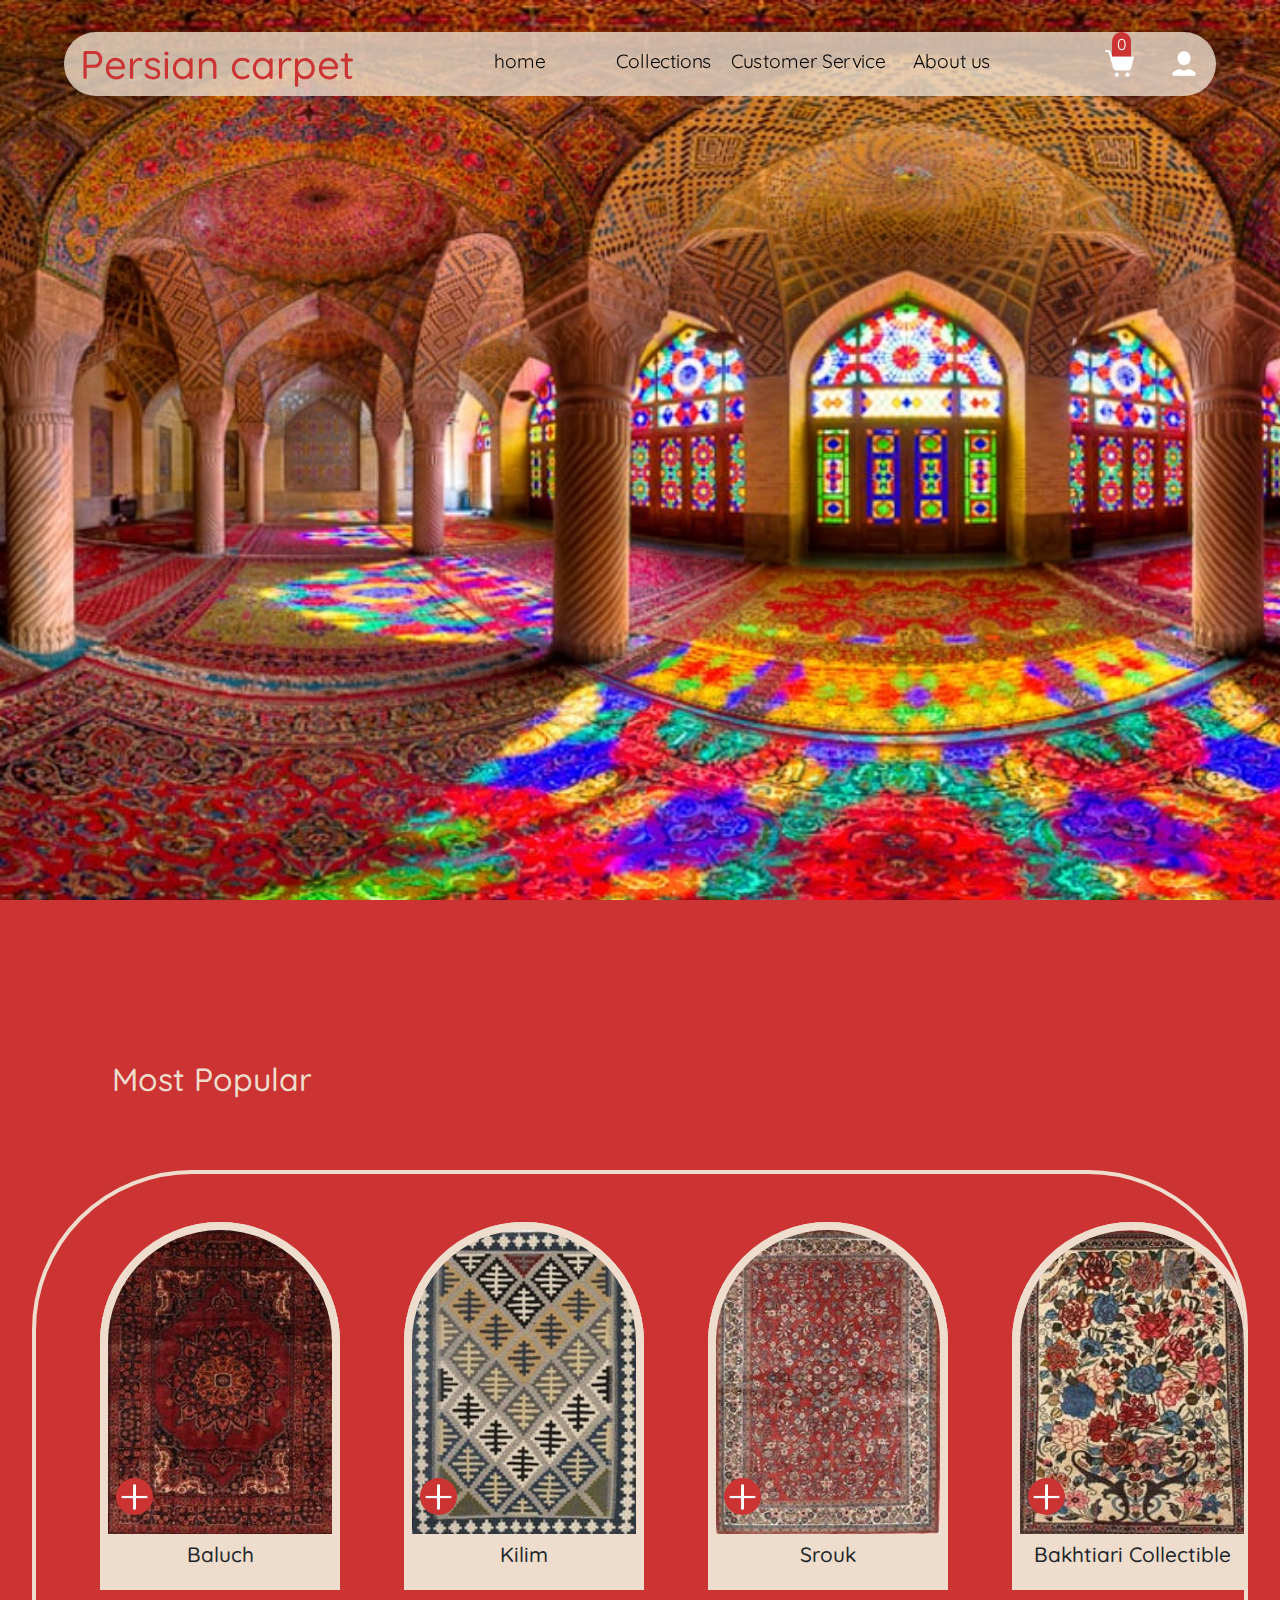
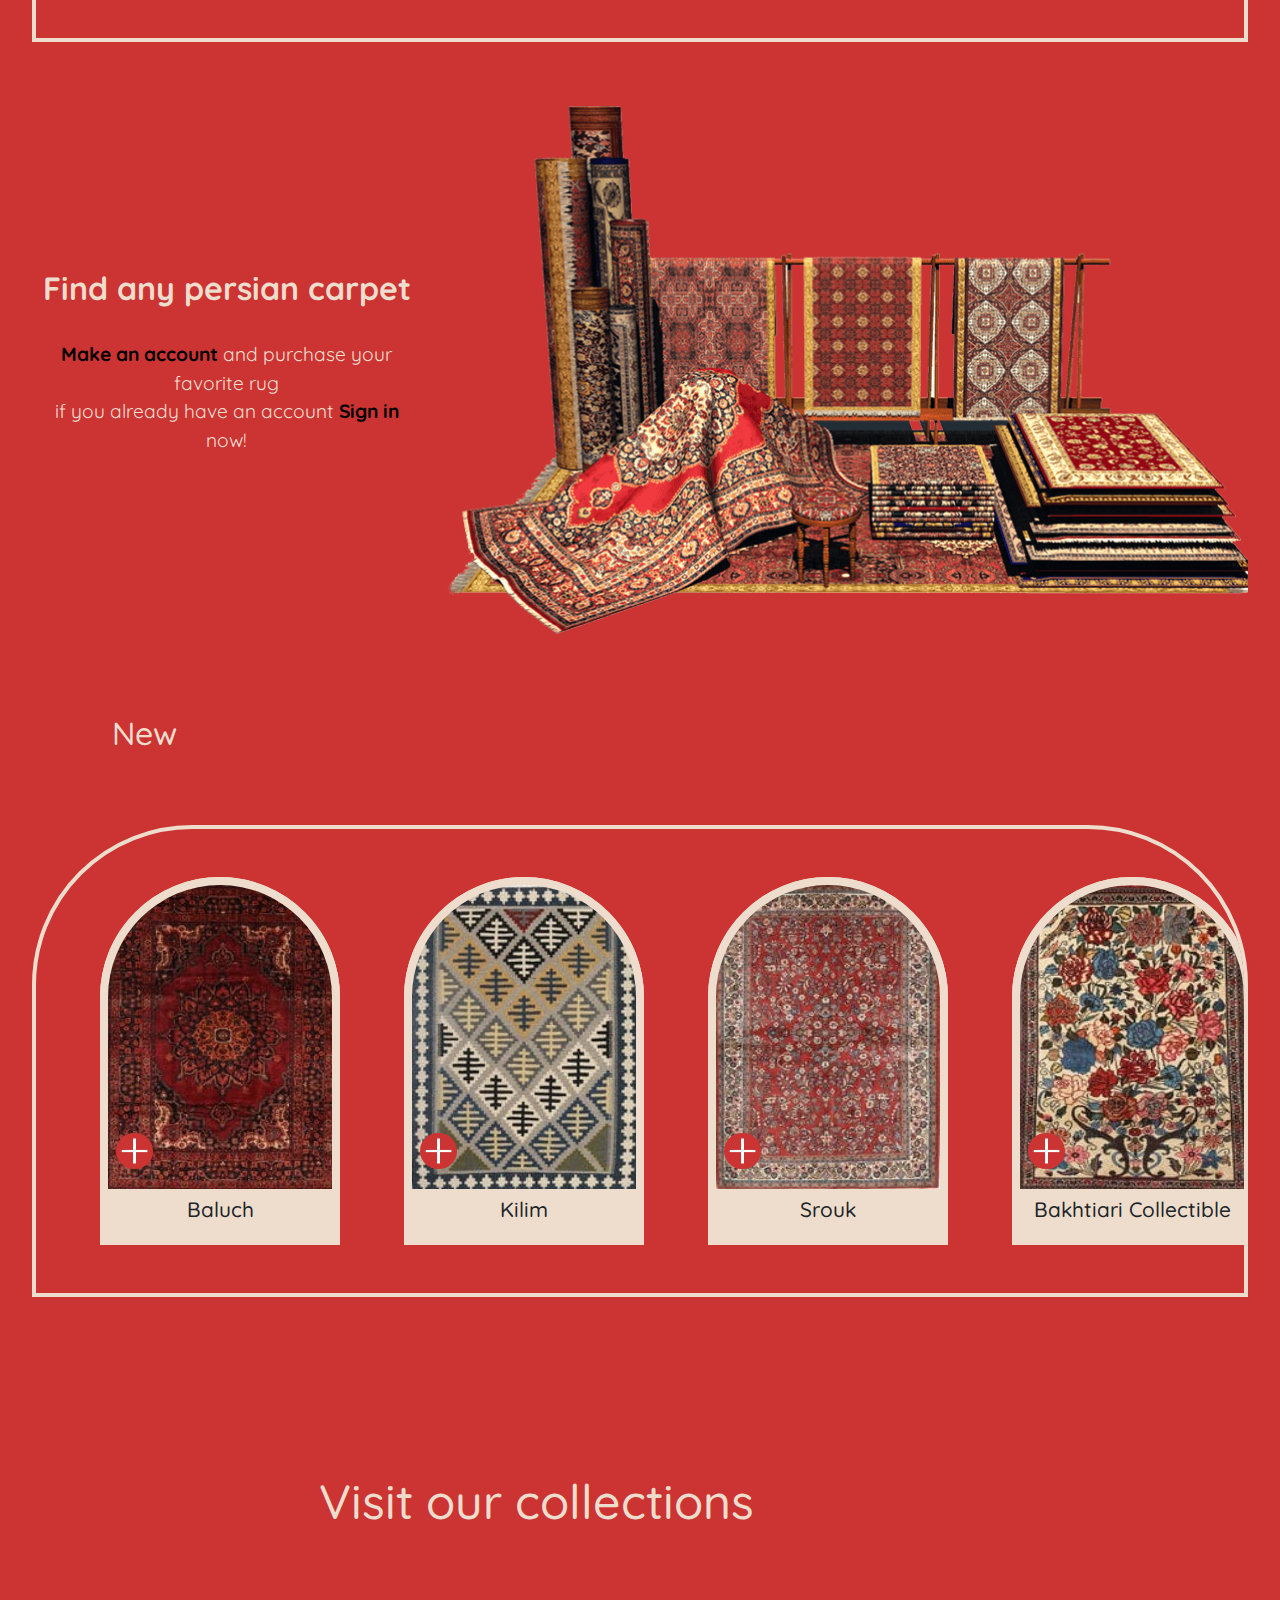
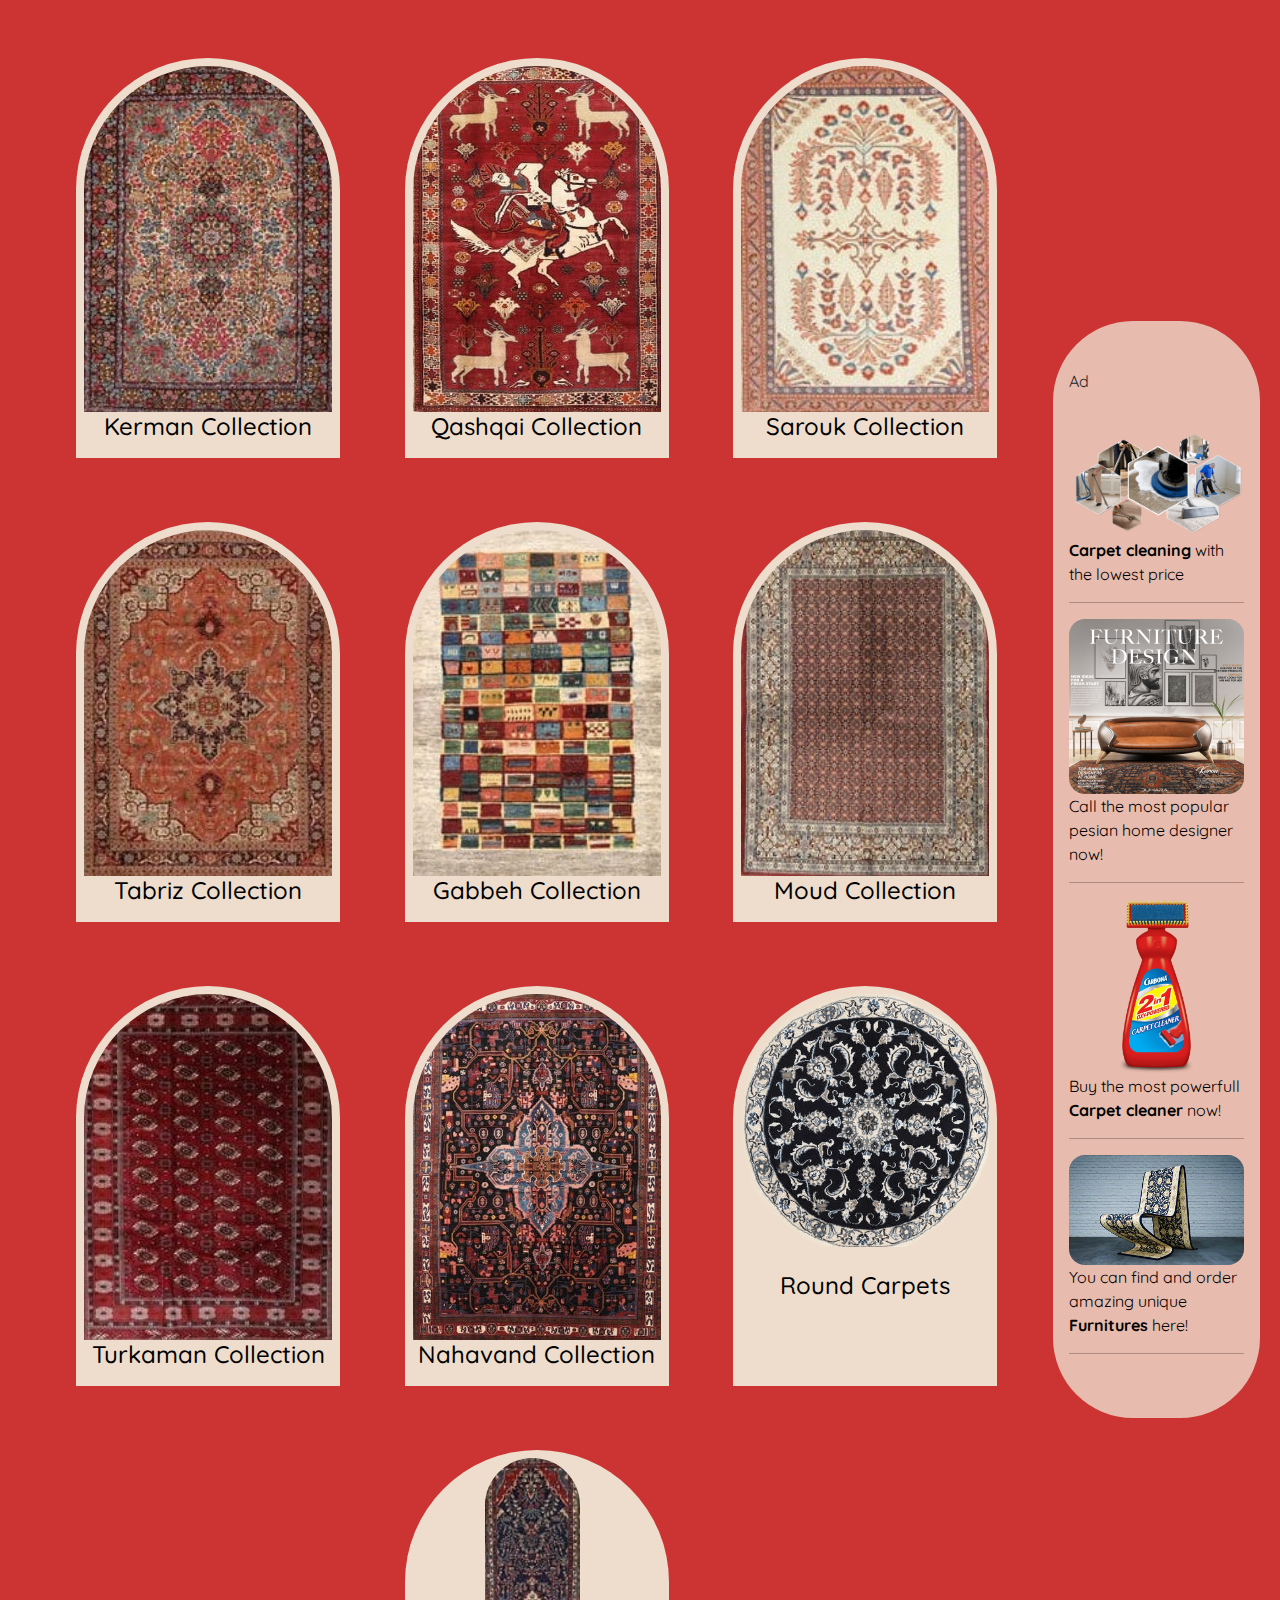
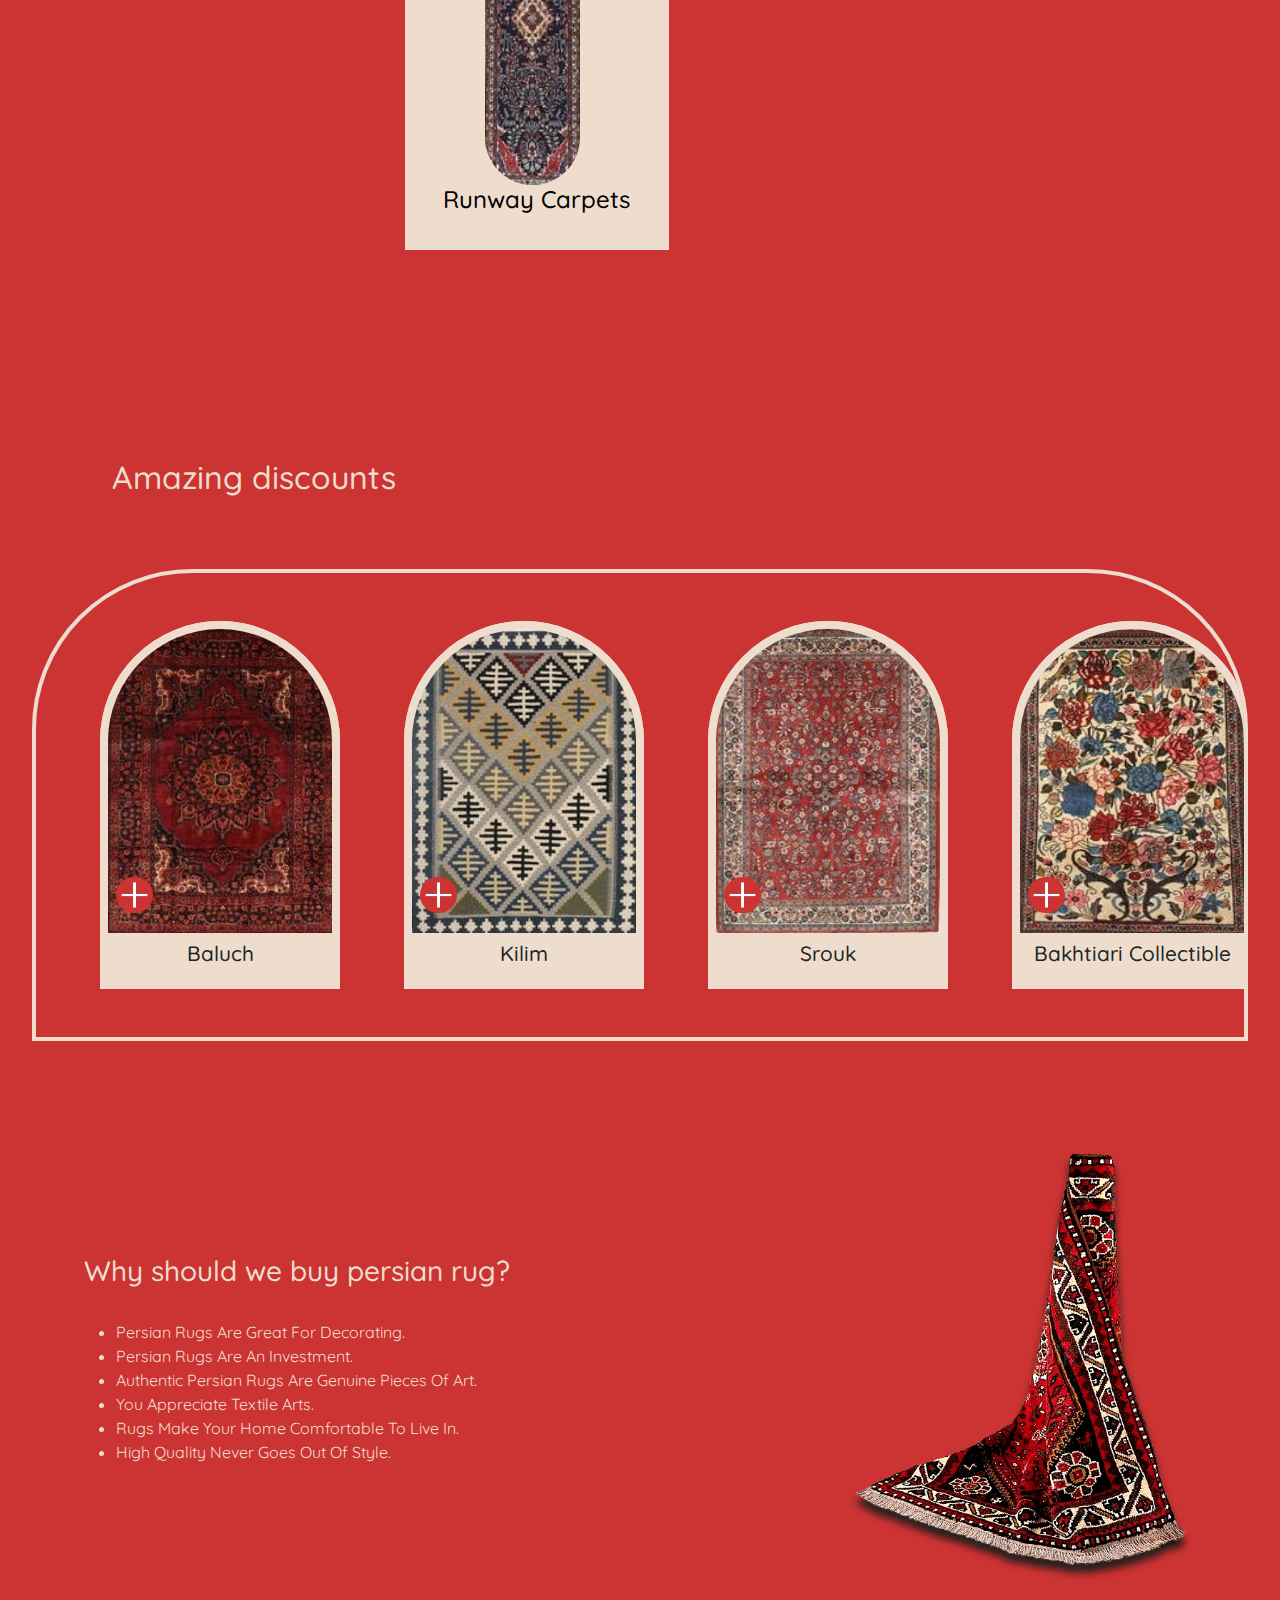
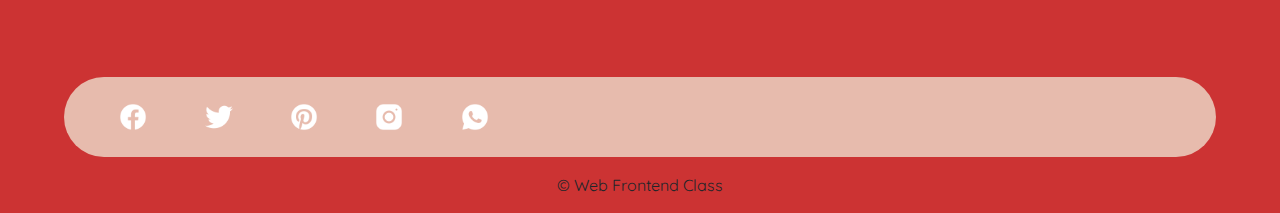
==== index.html @ 285dfd17 "first commit" ====
<!DOCTYPE html>
<html lang="en">

<head>
    <meta charset="UTF-8">
    <meta http-equiv="X-UA-Compatible" content="IE=edge">
    <meta name="viewport" content="width=device-width, initial-scale=1.0">
    <link rel="stylesheet" href="assets/bootstrap/css/bootstrap.min.css">
    <link rel="stylesheet" href="css/index.css">
    <link rel="icon" href="./assets/images/carpet.png">

    <title>Persian Carpet</title>
</head>

<body>
    <div class="container-fluid"></div>
    <header>
        <nav class="d-flex">
            <div class="col-4">
                <h1 class="main-label">Persian carpet</h1>
            </div>
            <ul class="col-6 d-none d-lg-flex justify-content-evenly nav-bar">
                <li><a href="index.html">home</a></li>
                <li class="nav-item"><a href="#collection">Collections</a>
                    <ul class="nav-menu">
                        <li><a href="#">Qashqai</a></>
                        <li><a href="#">Kerman</a></li>
                        <li><a href="#">Hamadan</a></li>
                        <li><a href="#">Tabriz</a></li>
                        <li><a href="#">Trokaman</a></li>
                        <li><a href="#">Nahavand</a></li>
                        <li><a href="#">Sarouk</a></li>
                        <li><a href="#">Gabbeh</a></li>
                        <li><a href="#">Moud</a></li>
                        <li><a href="#">Round</a></li>
                        <li><a href="#">Runway</a></li>
                    </ul>
                </li>
                <li class="nav-item"><a href="#">Customer Service</a>
                    <ul class="nav-menu">
                        <li><a href="#">Sign in</a></li>
                        <li><a href="#">Sign up</a></li>
                        <li><a href="#">Support</a></li>
                    </ul>
                </li>
                <li><a href="#">About us</a></li>
            </ul>
            <div
                class="nav-icons col-8 col-lg-2 d-flex align-items-center justify-content-evenly justify-content-lg-end">
                <div class="d-flex">
                <p id="products-num"> 0 </p>
                <img src="./assets/images/icons8-shopping-cart-90.png" alt="" class=" m-lg-3 " id="buy-icon"></div>
                <img src="./assets/images/icons8-person-90.png" alt="" class=" m-lg-3 ">
                <img src="./assets/images/icons8-menu-rounded-90.png" alt="" class="d-block d-lg-none" id="menu-icon">
            </div>
        </nav>
        <div id="mobile-nav">
            <img src="./assets/images/icons8-delete-90.png" alt="" class="d-block " id="close-icon"
                style="height: 2rem; margin: 1rem;">
            <ul>
                <li><a href="index.html">home</a></li>
                <li class="mobile-nav-item"><a>Collections</a>
                    <ul class="mobile-nav-menu">
                        <li><a href="#">Qashqai</a></>
                        <li><a href="#">Kerman</a></li>
                        <li><a href="#">Hamadan</a></li>
                        <li><a href="#">Tabriz</a></li>
                        <li><a href="#">Trokaman</a></li>
                        <li><a href="#">Nahavand</a></li>
                        <li><a href="#">Sarouk</a></li>
                        <li><a href="#">Gabbeh</a></li>
                        <li><a href="#">Moud</a></li>
                        <li><a href="#">Round</a></li>
                        <li><a href="#">Runway</a></li>
                    </ul>
                </li>
                <li class="mobile-nav-item"><a>Customer Service</a>
                    <ul class="mobile-nav-menu">
                        <li><a href="#">Sign in</a></li>
                        <li><a href="#">Sign up</a></li>
                        <li><a href="#">Support</a></li>
                    </ul>
                </li>
                <li><a href="#">About us</a></li>
            </ul>
        </div>
    </header>
    <main>
        <label for="cart-sec">
            <h2>Most Popular</h2>
        </label>
        <div class="cart-sec justify-content-between">
            <div class="cart-k col-12 col-lg-4">
                <div><img src="./assets/images/554221.jpg" alt="" class="cart-image"></div>
                <div class="carpet-info-div d-flex">
                    <img src="./assets/images/icons8-plus-+-96.png" alt="" class="buy" >
                    <p class="carpet-info" >size: 215x302 1,746 &euro;</p>
                </div>
                <div class="cart-title">
                    <h3>Baluch</h3>
                </div>
            </div>
            <div class="cart-k col-12 col-lg-4">
                <img src="./assets/images/553842.jpg" alt="" class="cart-image">
                <div class="carpet-info-div d-flex">
                    <img src="./assets/images/icons8-plus-+-96.png" alt="" class="buy" >
                    <p class="carpet-info">size: 107x155 <br>149 &euro;</p>
                </div>
                <div class="cart-title">
                    <h3 class="">Kilim</h3>
                </div>
            </div>
            <div class="cart-k col-12 col-lg-4">
                <img src="./assets/images/554033.jpg" alt="" class="cart-image">
                <div class="carpet-info-div d-flex">
                    <img src="./assets/images/icons8-plus-+-96.png" alt="" class="buy" >
                    <p class="carpet-info">size: 132x227 <br>1,081 &euro;</p>
                </div>
                <div class="cart-title">
                    <h3 class="">Srouk</h3>
                </div>
            </div>
            <div class="cart-k col-12 col-lg-4">
                <img src="./assets/images/549608.jpg" alt="" class="cart-image">
                <div class="carpet-info-div d-flex">
                    <img src="./assets/images/icons8-plus-+-96.png" alt="" class="buy" >
                    <p class="carpet-info">size: 100x154 <br> 734 &euro;</p>
                </div>
                <div class="cart-title">
                    <h3 class="">Bakhtiari Collectible</h3>
                </div>
            </div>
            <div class="cart-k col-12 col-lg-4">
                <img src="./assets/images/551630.jpg" alt="" class="cart-image">
                <div class="carpet-info-div d-flex">
                    <img src="./assets/images/icons8-plus-+-96.png" alt="" class="buy" >
                    <p class="carpet-info">size: 270x343 <br> 5,889 &euro;</p>
                </div>
                <div class="cart-title">
                    <h3 class="">Hamadan Shahrbaf</h3>
                </div>
            </div>
            <div class="cart-k col-12 col-lg-4">
                <img src="./assets/images/548649.jpg" alt="" class="cart-image">
                <div class="carpet-info-div d-flex">
                    <img src="./assets/images/icons8-plus-+-96.png" alt="" class="buy" >
                    <p class="carpet-info">size: 150x240 <br>1,429 &euro;</p>
                </div>
                <div class="cart-title">
                    <h3 class="">Nahavand Old</h3>
                </div>
            </div>
            <div class="cart-k col-12 col-lg-4">
                <img src="./assets/images/553732.jpg" alt="" class="cart-image">
                <div class="carpet-info-div d-flex">
                    <img src="./assets/images/icons8-plus-+-96.png" alt="" class="buy" >
                    <p class="carpet-info">size: 217x296 <br>3,869 &euro;</p>
                </div>
                <div class="cart-title">
                    <h3 class="">Gabbeh Persia</h3>
                </div>
            </div>
            <div class="cart-k col-12 col-lg-4">
                <div><img src="./assets/images/554221.jpg" alt="" class="cart-image"></div>
                <div class="carpet-info-div d-flex">
                    <img src="./assets/images/icons8-plus-+-96.png" alt="" class="buy" >
                    <p class="carpet-info">size: 215x302 <br>1,746 &euro;</p>
                </div>
                <div class="cart-title">
                    <h3>Baluch</h3>
                </div>
            </div>
            <div class="cart-k col-12 col-lg-4">
                <img src="./assets/images/553842.jpg" alt="" class="cart-image">
                <div class="carpet-info-div d-flex">
                    <img src="./assets/images/icons8-plus-+-96.png" alt="" class="buy" >
                    <p class="carpet-info">size: 107x155 <br>149 &euro;</p>
                </div>
                <div class="cart-title">
                    <h3 class="">Kilim</h3>
                </div>
            </div>
            <div class="cart-k col-12 col-lg-4">
                <img src="./assets/images/554033.jpg" alt="" class="cart-image">
                <div class="carpet-info-div d-flex">
                    <img src="./assets/images/icons8-plus-+-96.png" alt="" class="buy" >
                    <p class="carpet-info">size: 132x227 <br>1,081 &euro;</p>
                </div>
                <div class="cart-title">
                    <h3 class="">Soruk</h3>
                </div>
            </div>
        </div>
        <div class="d-flex row  align-items-center">
            <div class="text-center col-4">
                <h2 style="color: rgba(238, 221, 204, 1); font-weight: bold; ">Find any persian carpet</h2><br>
                <p style="color: rgba(238, 221, 204, 1); font-size: 1.2rem;"><b><a href="#">Make an account</a></b> and
                    purchase your favorite rug <br> if you already have an account
                    <b><a href="#">Sign in</a></b> now!
                </p>
            </div>
            <img src="./assets/images/pngwing.com.png" alt="" class="col-8">
        </div>
        <label for="cart-sec">
            <h2>New</h2>
        </label>
        <div class="cart-sec justify-content-between">
            <div class="cart-k col-12 col-lg-4">
                <div><img src="./assets/images/554221.jpg" alt="" class="cart-image"></div>
                <div class="carpet-info-div d-flex">
                    <img src="./assets/images/icons8-plus-+-96.png" alt="" class="buy" >
                    <p class="carpet-info" >size: 215x302 1,746 &euro;</p>
                </div>
                <div class="cart-title">
                    <h3>Baluch</h3>
                </div>
            </div>
            <div class="cart-k col-12 col-lg-4">
                <img src="./assets/images/553842.jpg" alt="" class="cart-image">
                <div class="carpet-info-div d-flex">
                    <img src="./assets/images/icons8-plus-+-96.png" alt="" class="buy" >
                    <p class="carpet-info">size: 107x155 <br>149 &euro;</p>
                </div>
                <div class="cart-title">
                    <h3 class="">Kilim</h3>
                </div>
            </div>
            <div class="cart-k col-12 col-lg-4">
                <img src="./assets/images/554033.jpg" alt="" class="cart-image">
                <div class="carpet-info-div d-flex">
                    <img src="./assets/images/icons8-plus-+-96.png" alt="" class="buy" >
                    <p class="carpet-info">size: 132x227 <br>1,081 &euro;</p>
                </div>
                <div class="cart-title">
                    <h3 class="">Srouk</h3>
                </div>
            </div>
            <div class="cart-k col-12 col-lg-4">
                <img src="./assets/images/549608.jpg" alt="" class="cart-image">
                <div class="carpet-info-div d-flex">
                    <img src="./assets/images/icons8-plus-+-96.png" alt="" class="buy" >
                    <p class="carpet-info">size: 100x154 <br> 734 &euro;</p>
                </div>
                <div class="cart-title">
                    <h3 class="">Bakhtiari Collectible</h3>
                </div>
            </div>
            <div class="cart-k col-12 col-lg-4">
                <img src="./assets/images/551630.jpg" alt="" class="cart-image">
                <div class="carpet-info-div d-flex">
                    <img src="./assets/images/icons8-plus-+-96.png" alt="" class="buy" >
                    <p class="carpet-info">size: 270x343 <br> 5,889 &euro;</p>
                </div>
                <div class="cart-title">
                    <h3 class="">Hamadan Shahrbaf</h3>
                </div>
            </div>
            <div class="cart-k col-12 col-lg-4">
                <img src="./assets/images/548649.jpg" alt="" class="cart-image">
                <div class="carpet-info-div d-flex">
                    <img src="./assets/images/icons8-plus-+-96.png" alt="" class="buy" >
                    <p class="carpet-info">size: 150x240 <br>1,429 &euro;</p>
                </div>
                <div class="cart-title">
                    <h3 class="">Nahavand Old</h3>
                </div>
            </div>
            <div class="cart-k col-12 col-lg-4">
                <img src="./assets/images/553732.jpg" alt="" class="cart-image">
                <div class="carpet-info-div d-flex">
                    <img src="./assets/images/icons8-plus-+-96.png" alt="" class="buy" >
                    <p class="carpet-info">size: 217x296 <br>3,869 &euro;</p>
                </div>
                <div class="cart-title">
                    <h3 class="">Gabbeh Persia</h3>
                </div>
            </div>
            <div class="cart-k col-12 col-lg-4">
                <div><img src="./assets/images/554221.jpg" alt="" class="cart-image"></div>
                <div class="carpet-info-div d-flex">
                    <img src="./assets/images/icons8-plus-+-96.png" alt="" class="buy" >
                    <p class="carpet-info">size: 215x302 <br>1,746 &euro;</p>
                </div>
                <div class="cart-title">
                    <h3>Baluch</h3>
                </div>
            </div>
            <div class="cart-k col-12 col-lg-4">
                <img src="./assets/images/553842.jpg" alt="" class="cart-image">
                <div class="carpet-info-div d-flex">
                    <img src="./assets/images/icons8-plus-+-96.png" alt="" class="buy" >
                    <p class="carpet-info">size: 107x155 <br>149 &euro;</p>
                </div>
                <div class="cart-title">
                    <h3 class="">Kilim</h3>
                </div>
            </div>
            <div class="cart-k col-12 col-lg-4">
                <img src="./assets/images/554033.jpg" alt="" class="cart-image">
                <div class="carpet-info-div d-flex">
                    <img src="./assets/images/icons8-plus-+-96.png" alt="" class="buy" >
                    <p class="carpet-info">size: 132x227 <br>1,081 &euro;</p>
                </div>
                <div class="cart-title">
                    <h3 class="">Soruk</h3>
                </div>
            </div>
        </div>
        <div class="row ">
            <div class=" col-12 col-md-10 d-flex row collection-sec justify-content-evenly" id="collection">
                <h2 class="col-12 text-center">Visit our collections</h2>
                <div class="collection-cart col-12 col-lg-4"><a href="#">
                        <img src="./assets/images/549375.jpg" alt="" class="col-cart-im ">
                        <h4 class="col-title ">Kerman Collection</h4>
                    </a>
                </div>
                <div class="collection-cart col-12 col-lg-4"><a href="#">
                        <img src="./assets/images/553922.jpg" alt="" class="col-cart-im">
                        <h4 class="col-title">Qashqai Collection</h4>
                    </a>
                </div>
                <div class="collection-cart col-12 col-lg-4"><a href="#">
                        <img src="./assets/images/531862.jpg" alt="" class="col-cart-im">
                        <h4 class="col-title">Sarouk Collection</h4>
                    </a>
                </div>
                <div class="collection-cart col-12 col-lg-4"><a href="#">
                        <img src="./assets/images/523774.jpg" alt="" class="col-cart-im">
                        <h4 class="col-title">Tabriz Collection</h4>
                    </a>
                </div>
                <div class="collection-cart col-12 col-lg-4"><a href="#">
                        <img src="./assets/images/553962.jpg" alt="" class="col-cart-im">
                        <h4 class="col-title">Gabbeh Collection</h4>
                    </a>
                </div>
                <div class="collection-cart col-12 col-lg-4"><a href="#">
                        <img src="./assets/images/520160.jpg" alt="" class="col-cart-im ">
                        <h4 class="col-title">Moud Collection</h4>
                    </a>
                </div>
                <div class="collection-cart col-12 col-lg-4"><a href="#">
                        <img src="./assets/images/537097.jpg" alt="" class="col-cart-im">
                        <h4 class="col-title">Turkaman Collection</h4>
                    </a>
                </div>
                <div class="collection-cart col-12 col-lg-4"><a href="#">
                        <img src="./assets/images/515725.jpg" alt="" class="col-cart-im">
                        <h4 class="col-title">Nahavand Collection</h4>
                    </a>
                </div>
                <div class="collection-cart col-12 col-lg-4"><a href="#">
                        <img src="./assets/images/PicsArt_08-24-08.08.34.png" alt="" style="width: 100%;"><br><br>
                        <h4 class="col-title">Round Carpets</h4>
                    </a>
                </div>
                <div class="collection-cart col-12 col-lg-4"><a href="#">
                        <img src="./assets/images/546646.jpg" alt=""
                            style="height: 85%; width: auto;margin: 0 4.5rem; border-radius: 5rem;">
                        <br>
                        <h4 class="col-title">Runway Carpets</h4>
                    </a>
                </div>
            </div>
            <aside class="col-12 col-md-2 ad-sec">
                <p>Ad</p><br>
                <div><a href="#">
                        <img src="./assets/images/pngwing.comf.png" alt="" class="responsive">
                        <p> <b> Carpet cleaning </b>with the lowest price</p>
                        <hr>
                    </a>
                </div>

                <div><a href="#">
                        <img src="./assets/images/6cf54957582817.5a916164c6d67.jpg" alt="" class="responsive"
                            style="border-radius: 1rem;">
                        <p>Call the most popular pesian home designer now!</p>
                        <hr>
                    </a>
                </div>
                <div><a href="#">
                        <img src="./assets/images/pngwing.com (4).png" alt="" class="responsive">
                        <p>Buy the most powerfull<b> Carpet cleaner </b>now!</p>
                        <hr>
                    </a>
                </div>

                <div><a href="#">
                        <img src="./assets/images/designer-chairs-carpets-mousarris-2.jpg" alt="" class="responsive"
                            style="border-radius: 1rem;">
                        <p>You can find and order amazing unique <b>Furnitures</b> here!</p>
                        <hr>
                    </a>
                </div>
            </aside>
        </div>
        <label for="cart-sec">
            <h2>Amazing discounts</h2>
        </label>
        <div class="cart-sec justify-content-between">
            <div class="cart-k col-12 col-lg-4">
                <div><img src="./assets/images/554221.jpg" alt="" class="cart-image"></div>
                <div class="carpet-info-div d-flex">
                    <img src="./assets/images/icons8-plus-+-96.png" alt="" class="buy" >
                    <p class="carpet-info" >size: 215x302 1,746 &euro;</p>
                </div>
                <div class="cart-title">
                    <h3>Baluch</h3>
                </div>
            </div>
            <div class="cart-k col-12 col-lg-4">
                <img src="./assets/images/553842.jpg" alt="" class="cart-image">
                <div class="carpet-info-div d-flex">
                    <img src="./assets/images/icons8-plus-+-96.png" alt="" class="buy" >
                    <p class="carpet-info">size: 107x155 <br>149 &euro;</p>
                </div>
                <div class="cart-title">
                    <h3 class="">Kilim</h3>
                </div>
            </div>
            <div class="cart-k col-12 col-lg-4">
                <img src="./assets/images/554033.jpg" alt="" class="cart-image">
                <div class="carpet-info-div d-flex">
                    <img src="./assets/images/icons8-plus-+-96.png" alt="" class="buy" >
                    <p class="carpet-info">size: 132x227 <br>1,081 &euro;</p>
                </div>
                <div class="cart-title">
                    <h3 class="">Srouk</h3>
                </div>
            </div>
            <div class="cart-k col-12 col-lg-4">
                <img src="./assets/images/549608.jpg" alt="" class="cart-image">
                <div class="carpet-info-div d-flex">
                    <img src="./assets/images/icons8-plus-+-96.png" alt="" class="buy" >
                    <p class="carpet-info">size: 100x154 <br> 734 &euro;</p>
                </div>
                <div class="cart-title">
                    <h3 class="">Bakhtiari Collectible</h3>
                </div>
            </div>
            <div class="cart-k col-12 col-lg-4">
                <img src="./assets/images/551630.jpg" alt="" class="cart-image">
                <div class="carpet-info-div d-flex">
                    <img src="./assets/images/icons8-plus-+-96.png" alt="" class="buy" >
                    <p class="carpet-info">size: 270x343 <br> 5,889 &euro;</p>
                </div>
                <div class="cart-title">
                    <h3 class="">Hamadan Shahrbaf</h3>
                </div>
            </div>
            <div class="cart-k col-12 col-lg-4">
                <img src="./assets/images/548649.jpg" alt="" class="cart-image">
                <div class="carpet-info-div d-flex">
                    <img src="./assets/images/icons8-plus-+-96.png" alt="" class="buy" >
                    <p class="carpet-info">size: 150x240 <br>1,429 &euro;</p>
                </div>
                <div class="cart-title">
                    <h3 class="">Nahavand Old</h3>
                </div>
            </div>
            <div class="cart-k col-12 col-lg-4">
                <img src="./assets/images/553732.jpg" alt="" class="cart-image">
                <div class="carpet-info-div d-flex">
                    <img src="./assets/images/icons8-plus-+-96.png" alt="" class="buy" >
                    <p class="carpet-info">size: 217x296 <br>3,869 &euro;</p>
                </div>
                <div class="cart-title">
                    <h3 class="">Gabbeh Persia</h3>
                </div>
            </div>
            <div class="cart-k col-12 col-lg-4">
                <div><img src="./assets/images/554221.jpg" alt="" class="cart-image"></div>
                <div class="carpet-info-div d-flex">
                    <img src="./assets/images/icons8-plus-+-96.png" alt="" class="buy" >
                    <p class="carpet-info">size: 215x302 <br>1,746 &euro;</p>
                </div>
                <div class="cart-title">
                    <h3>Baluch</h3>
                </div>
            </div>
            <div class="cart-k col-12 col-lg-4">
                <img src="./assets/images/553842.jpg" alt="" class="cart-image">
                <div class="carpet-info-div d-flex">
                    <img src="./assets/images/icons8-plus-+-96.png" alt="" class="buy" >
                    <p class="carpet-info">size: 107x155 <br>149 &euro;</p>
                </div>
                <div class="cart-title">
                    <h3 class="">Kilim</h3>
                </div>
            </div>
            <div class="cart-k col-12 col-lg-4">
                <img src="./assets/images/554033.jpg" alt="" class="cart-image">
                <div class="carpet-info-div d-flex">
                    <img src="./assets/images/icons8-plus-+-96.png" alt="" class="buy" >
                    <p class="carpet-info">size: 132x227 <br>1,081 &euro;</p>
                </div>
                <div class="cart-title">
                    <h3 class="">Soruk</h3>
                </div>
            </div>
        </div>
        <div class="d-flex row align-items-center p-lg-5">
            <div class="info-sec col-12 col-md-8">
                <h3>Why should we buy persian rug?</h3><br>
                <ul>
                    <li>Persian Rugs Are Great For Decorating.</li>
                    <li>Persian Rugs Are An Investment.</li>
                    <li>Authentic Persian Rugs Are Genuine Pieces Of Art.</li>
                    <li>You Appreciate Textile Arts.</li>
                    <li>Rugs Make Your Home Comfortable To Live In.</li>
                    <li>High Quality Never Goes Out Of Style.</li>
                </ul>
            </div>
            <div class="col-4 d-none d-md-block">
                <img src="./assets/images/pngwing.com (1).png" alt="" class="carpet-img">
            </div>
        </div>
    </main>
    <footer class="d-flex">
        <div class="sos-media col-12 col-lg-5 d-flex justify-content-evenly align-items-center">
            <a href="https://www.facebook.com" target="_blank"><img src="./assets/images/icons8-facebook-logo-90.png"
                    alt=""></a>
            <a href="https://www.twitter.com" target="_blank"><img src="./assets/images/icons8-twitter-90.png"
                    alt=""></a>
            <a href="https://www.pinterest.com" target="_blank"><img src="./assets/images/icons8-pinterest-90.png"
                    alt=""></a>
            <a href="https://www.instagram.com" target="_blank"><img src="./assets/images/icons8-instagram-logo-90.png"
                    alt=""></a>
            <a href="https://www.whatsapp.com" target="_blank"><img src="./assets/images/icons8-whatsapp-90.png"
                    alt=""></a>
        </div>
    </footer>
    <p class="text-center">© Web Frontend Class</p>
    </div>
    <script src="./js/app.js"></script>
</body>

</html>
---- css/index.css ----
@import url("https://fonts.googleapis.com/css2?family=Quicksand:wght@300;400;600&display=swap");
* {
  font-family: "Quicksand", sans-serif;
}

body {
  background-color: #cc3333;
}
a {
  color: #000;
  text-decoration: none;
}
a:hover{
  color: #000;
  font-weight: bolder;
}
.responsive {
  width: 100%;
  height: auto;
}
header {
  height: 100vh;
  background-image: url("../assets/images/Arch2O-the-beautiful-wonders-of-persian-architecture-from-5-cities-in-iran-1.jpg");
  background-repeat: no-repeat;
  background-size: cover;
  background-attachment: fixed;
}
.main-label {
  margin: 0.5rem 1rem;
  color: #cc3333;
}
nav {
  height:4rem;
  width: 90%;
  background-color: rgba(238, 221, 204, 0.8);
  position: fixed;
  margin: 2rem 5% 0 5%;
  border-radius: 4rem;
  z-index: 2;
}
.nav-bar {
  list-style: none;
  padding: 1rem 0;
}
.nav-bar > li {
  width: 25%;
  text-align: center;
  transform: scale(1.2);
}

.nav-menu{
  background-color: rgba(238, 221, 204, 0.9);
  box-shadow: 0 1rem 1rem 1rem rgba(0,0,0,0.5);
  width: fit-content;
  padding: 1.5rem;
  display: none;
  list-style: none;
  border-radius: 0 0 7rem 7rem;
  margin: auto;
}
.nav-menu>li{
  padding: 0.5rem 1rem;
  border-top: #cc3333 groove 0.5px;
}
.nav-icons>img , #buy-icon{
  height: 2rem;
}
#products-num{
  margin-right: -2.7rem;
  background-color: #cc3333;
  border-radius: 2rem 2rem 0 0;
  text-align: center;
  width: 1.2rem;
  height: 1.6rem;
  color: white;
}
#mobile-nav{
  background-color: rgba(238, 221, 204, 1);
  height: 100%;
  width: fit-content;
  padding: 2rem;
  top: 0;
  right: 0;
  position: fixed;
  z-index: 2;
  overflow-x: hidden;
  overflow-y: scroll;
  transition: 1s ease;
  display: none;
}
#mobile-nav>ul>li{
  padding: 1rem;
  border-bottom: #cc3333 groove 0.5px;
  list-style: none;

}
.mobile-nav-menu{
  display: none;
}
.mobile-nav-menu>li{
  padding: 1rem;
  border-top: #cc3333 groove 0.5px;
  list-style: none;
}
main {
  margin-top: 3rem;
  padding: 2rem;
}
.cart-sec {
  padding: 2rem;
  display: flex;
  margin: 4rem 0;
  flex-direction: row;
  overflow-x: scroll;
  border: 0.3rem solid rgba(238, 221, 204, 1);
  border-radius: 10rem 10rem 0 0;
}
.cart-k {
  height: 23rem;
  width: 15rem;
  margin: 1rem 2rem;
  line-height: normal;
  border-radius: 10rem 10rem 0 0;
  background-color: rgba(238, 221, 204, 1);
}
.cart-image {
  width: 100%;
  height: 20rem;
  border: 0.5rem solid rgba(238, 221, 204, 1);
  border-radius: 10rem 10rem 0 0;
  transition: all 0.5s ease;
}
.cart-title {
  height: 3rem;
  padding: 1rem;
}
.cart-title>h3{
  font-size:1.3rem;
  text-align: center;
}
.carpet-info-div {
  height: 3rem;
  padding: 0 1rem;
  margin-top: -4rem;
}
.carpet-info{
  font-weight:bolder;
  font-size: 1.2rem;
  display: none;
}
.buy{
  height: 2.3rem;
  border-radius: 3rem;
  margin-right: 1rem;
  padding: 0.2rem;
  background-color: #cc3333;
  z-index: 1;

}
label {
  margin-top: 5rem;
  margin-left: 5rem;
  color: rgba(238, 221, 204, 1);
}
.collection-sec {
  margin: 3rem 0;
  padding: 4rem 1rem;
}
.collection-sec > h2 {
  color: rgba(238, 221, 204, 1);
  font-size: 3rem;
  margin-bottom: 5rem;
}
.collection-cart {
  height: 25rem;
  width: 16.5rem;
  background-color: rgba(238, 221, 204, 1);
  padding: 0.5rem;
  margin: 3rem 1.5rem 1rem 1.5rem;
  border-radius: 10rem 10rem 0 0;
  transform: scale(1);
  transition: all 0.6s ease;
}
.collection-cart:hover{
  transform: scale(1.06);
}
.col-cart-im {
  width: 100%;
  height: 90%;
  border-radius: 10rem 10rem 0 0;
}
.col-title {
  text-align: center;
}
.ad-sec {
  height: fit-content;
  padding: 3rem 1rem;
  background-color: rgba(238, 221, 204, 0.8);
  border-radius: 5rem;
  align-self: center;
}
.carpet-img {
  height: auto;
  width: 100%;
}
.info-sec {
  padding: 1rem;
  color: rgba(238, 221, 204, 1);
}
footer{
    height: 5rem;
    margin: 1rem 5%;
    background-color: rgba(238, 221, 204, 0.8) ;
    border-radius: 10rem;
}
.sos-media>a>img{
  height: 2rem;
}
@media screen and (max-width: 500px) {
  header {
    background-image: url("../assets/images/121664.jpg");
  }
  .main-label {
    font-size: 1.3rem;
  }
}
@media screen and (max-width: 990px) {
  #products-num{
    margin-right: -1.8rem;
    margin-top: -1rem;
  }
  .main-label {
    font-size:1.5rem;
  } 
}
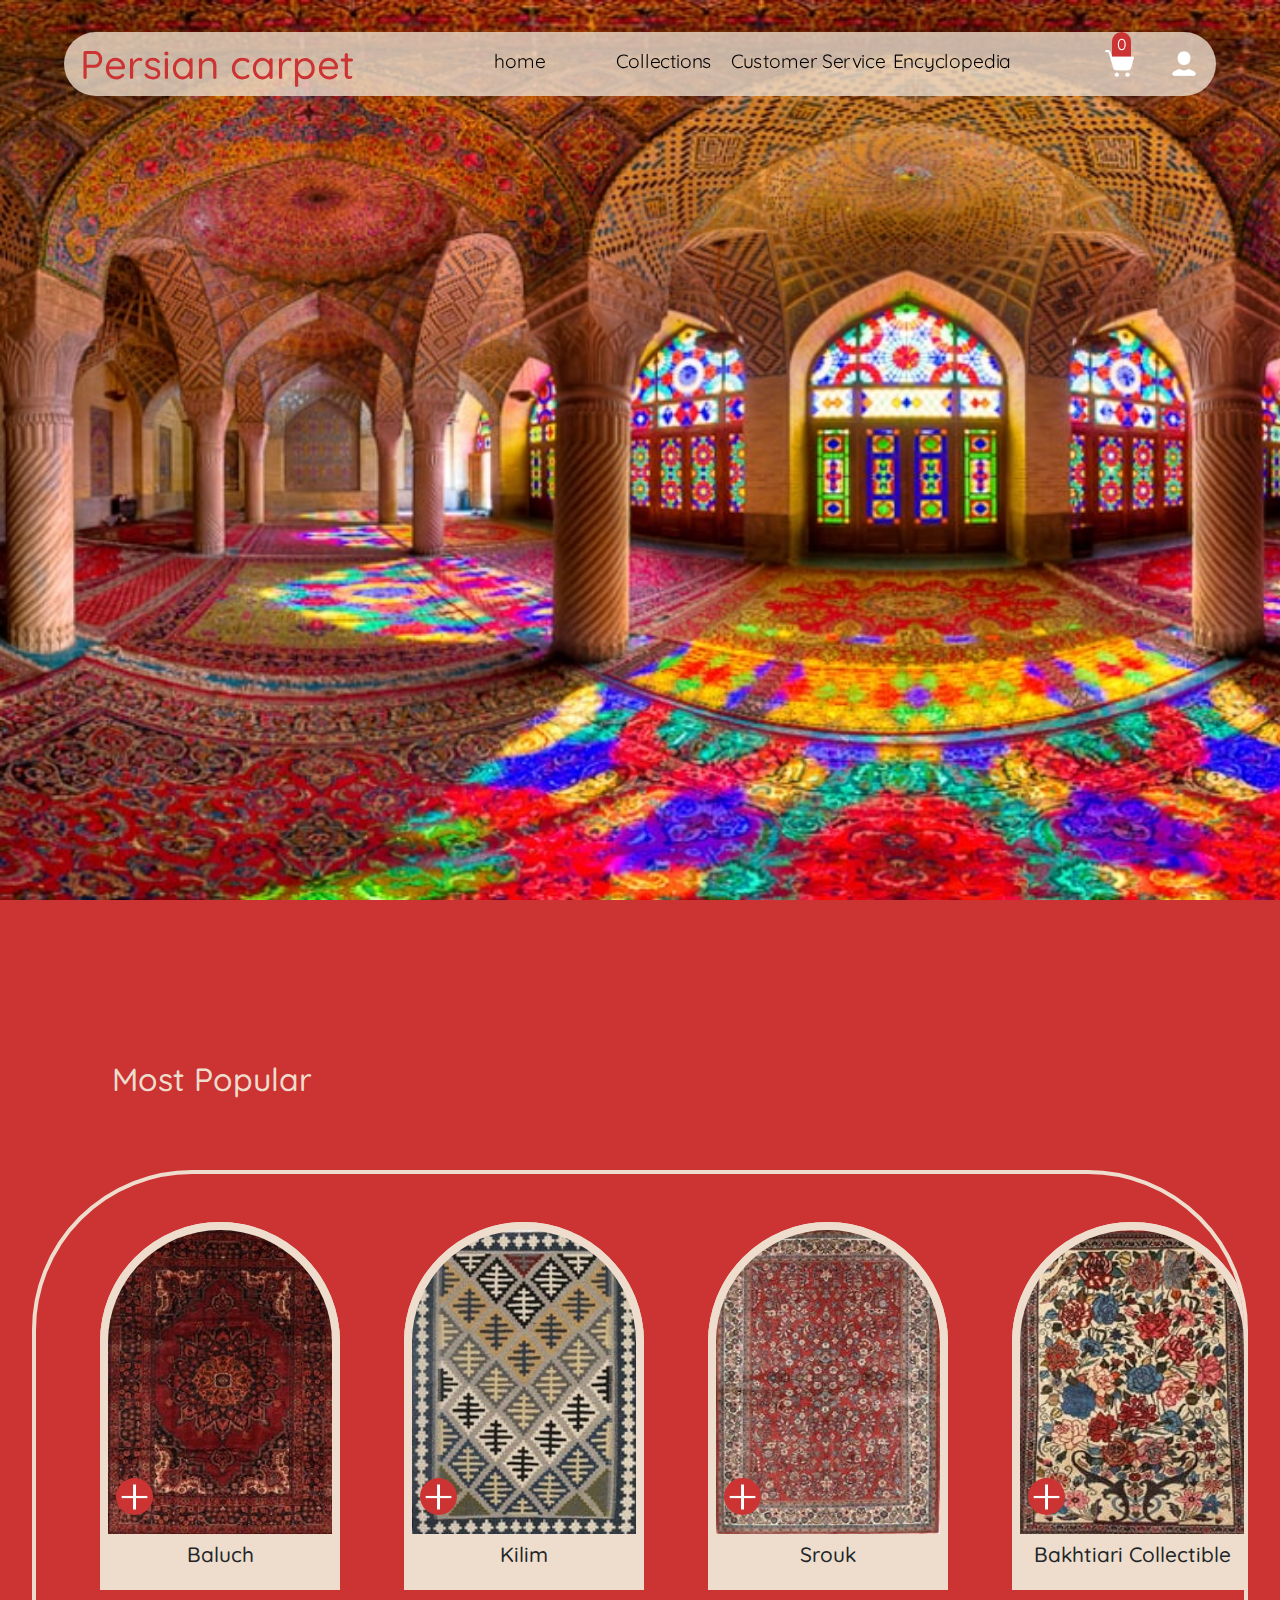
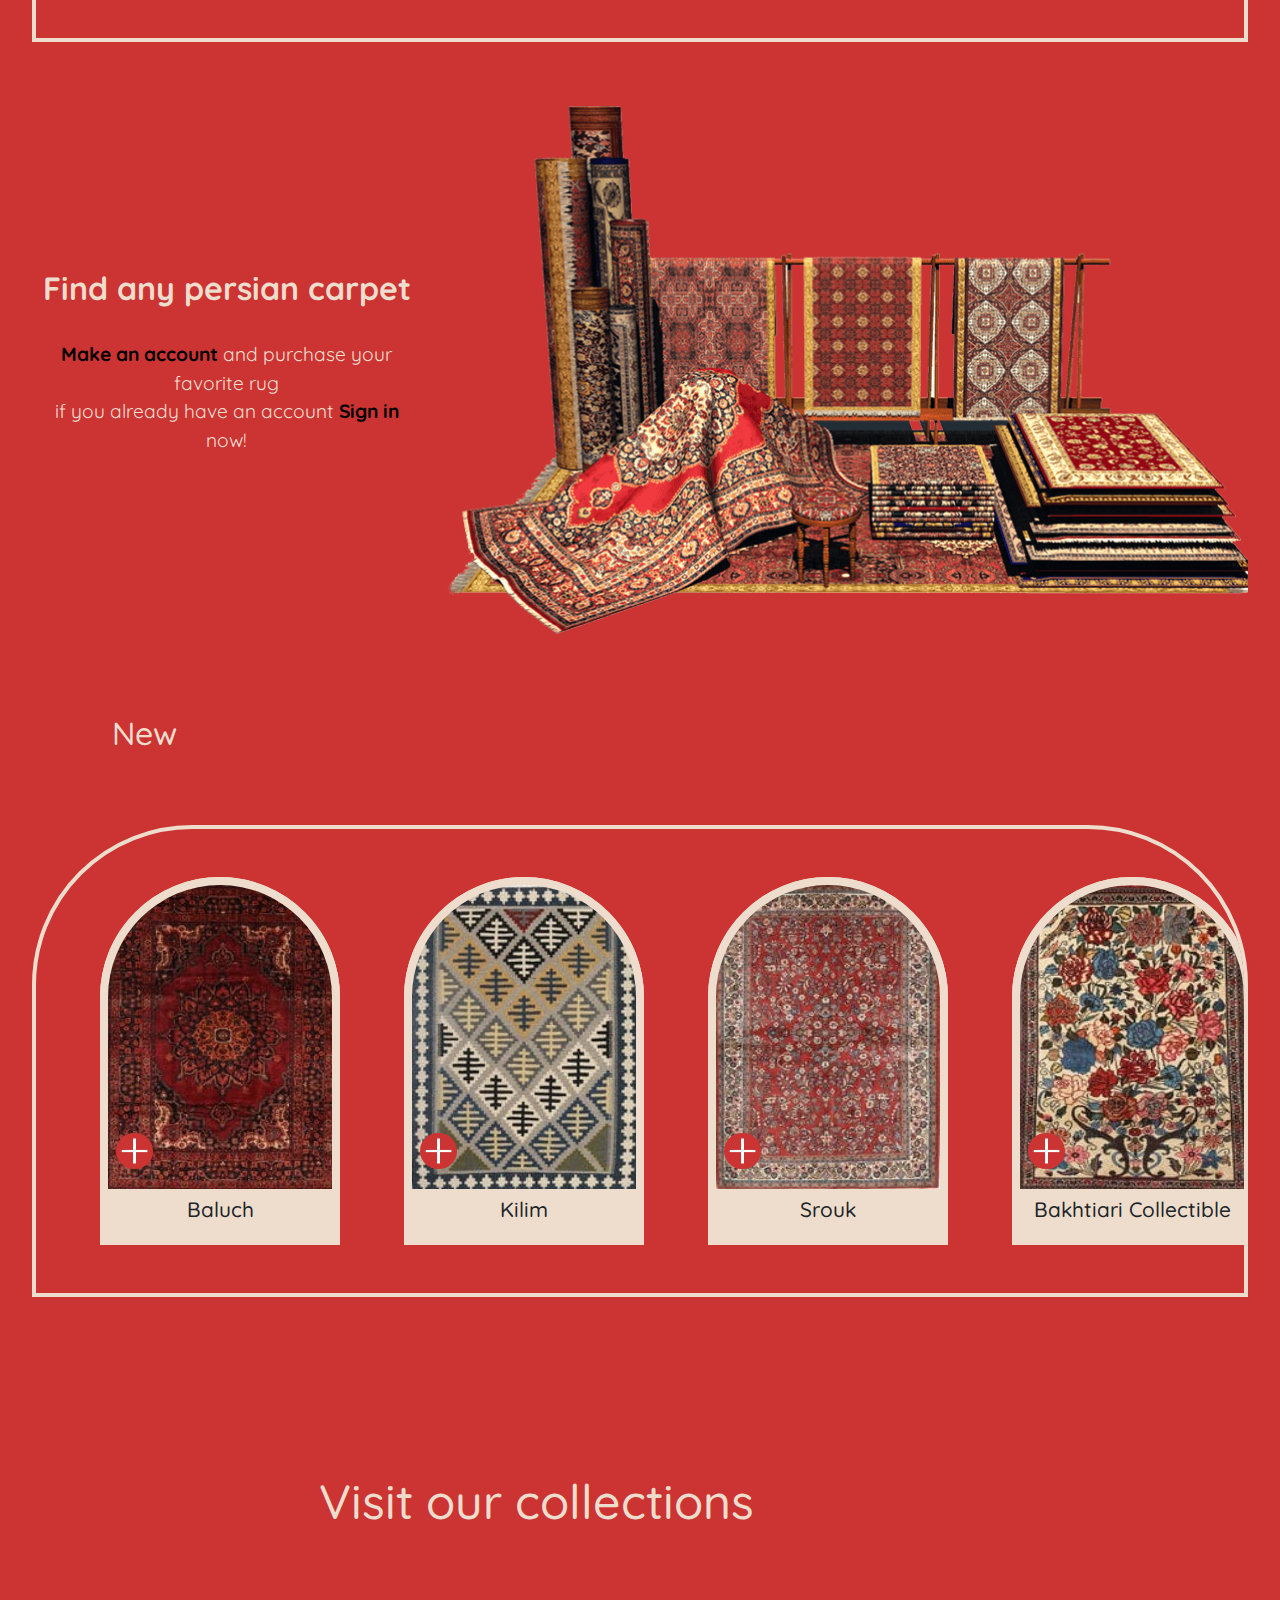
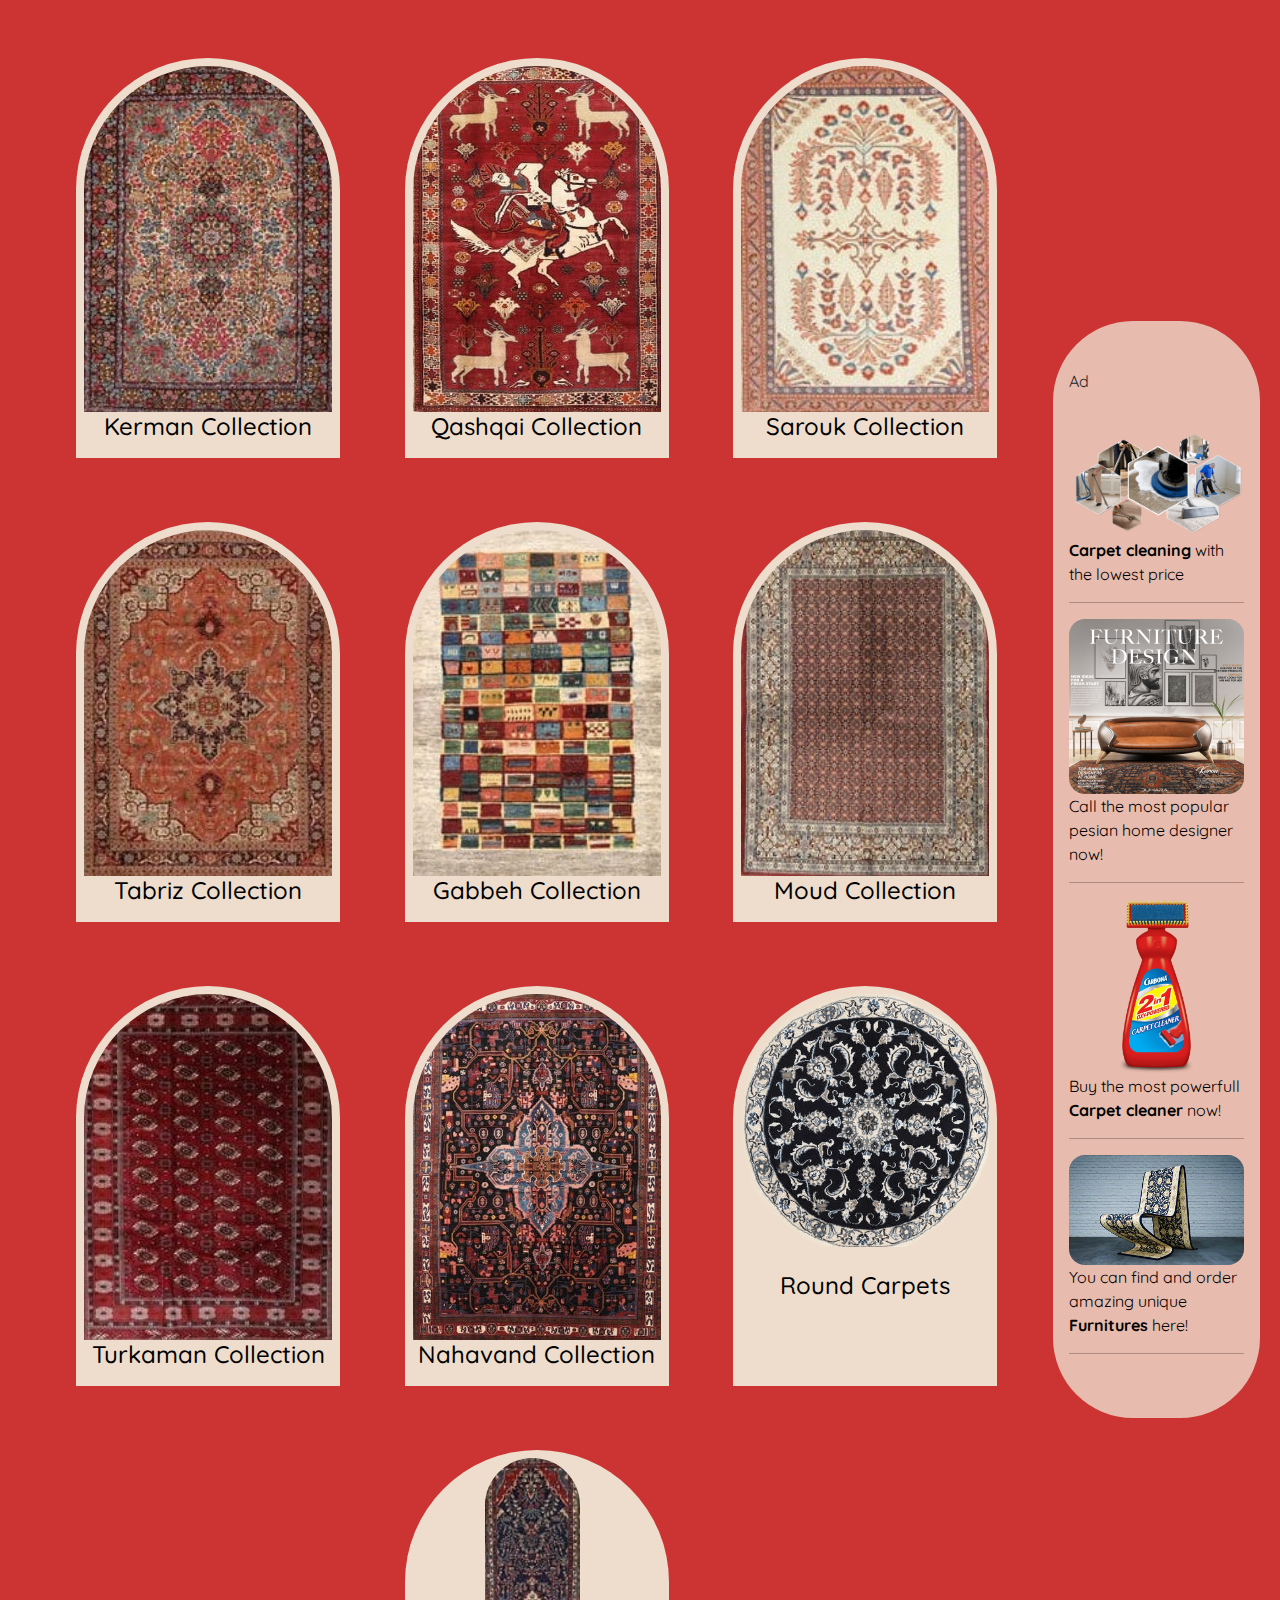
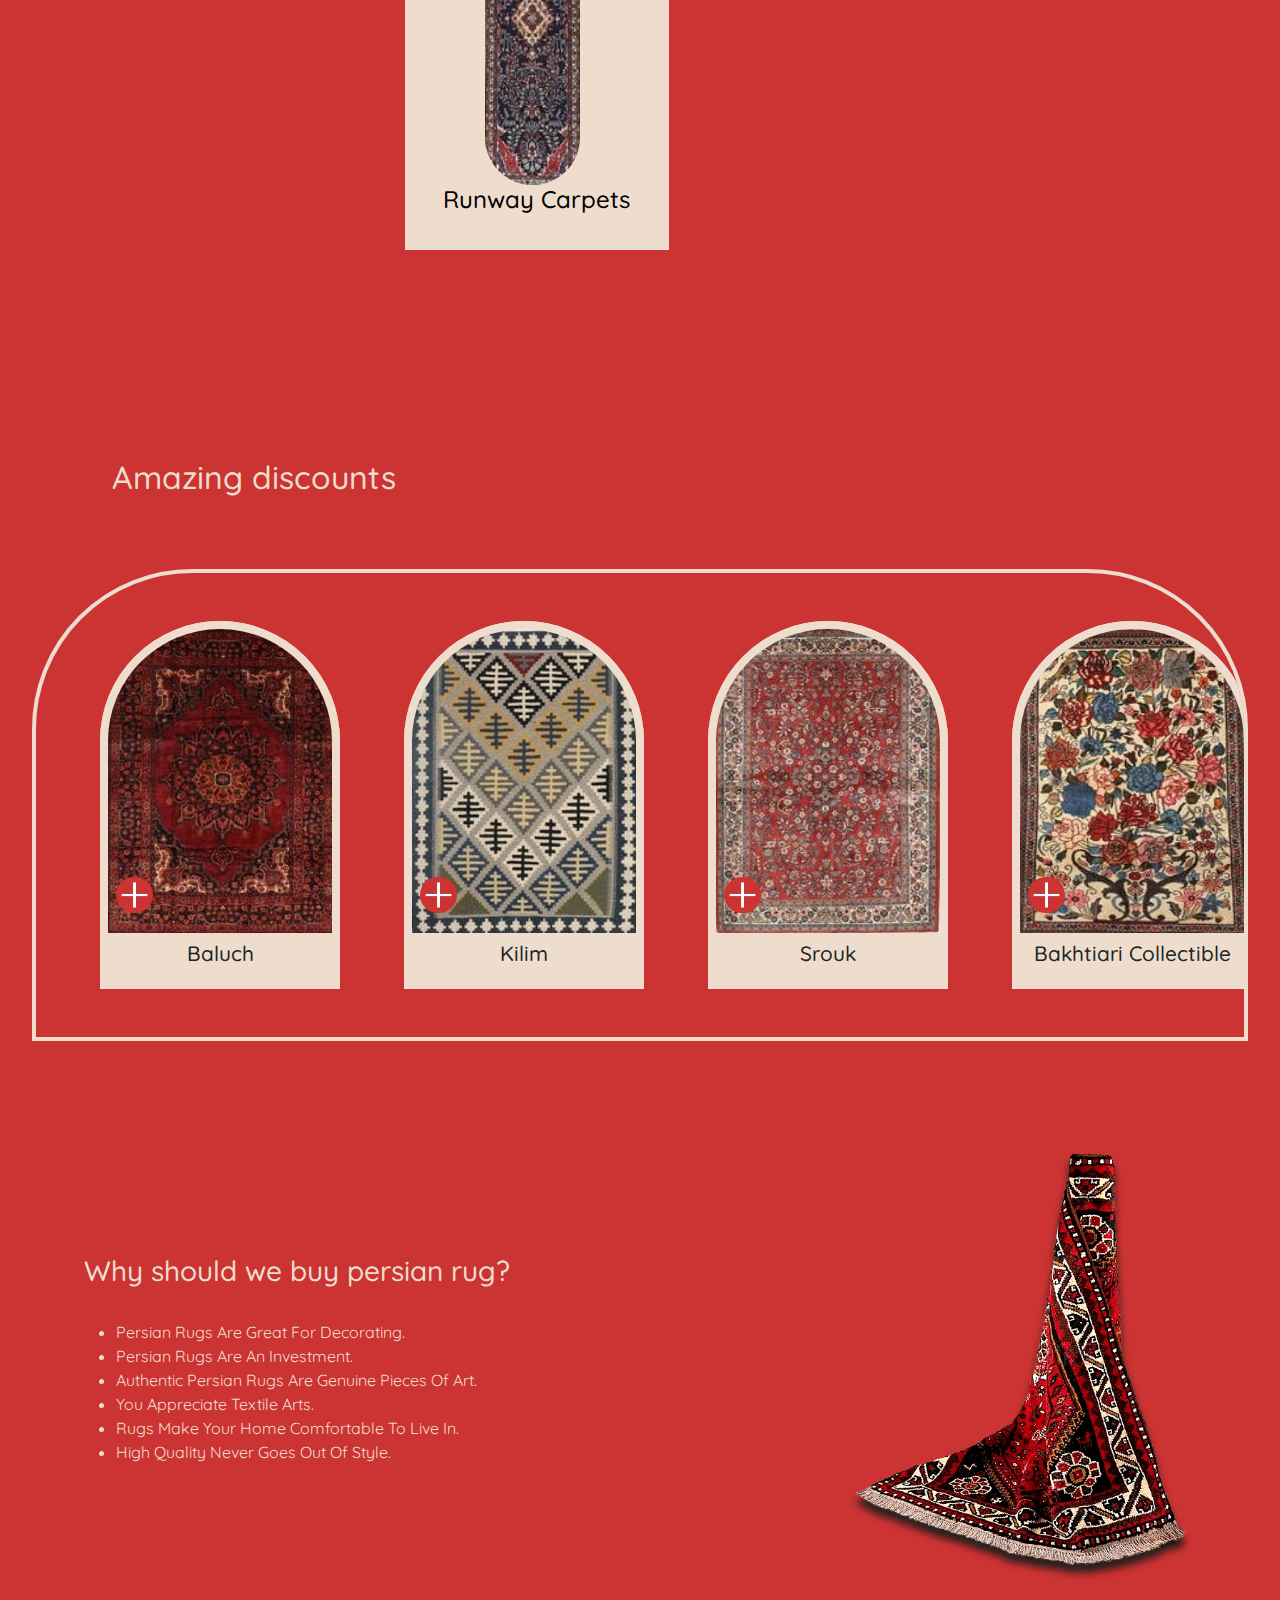
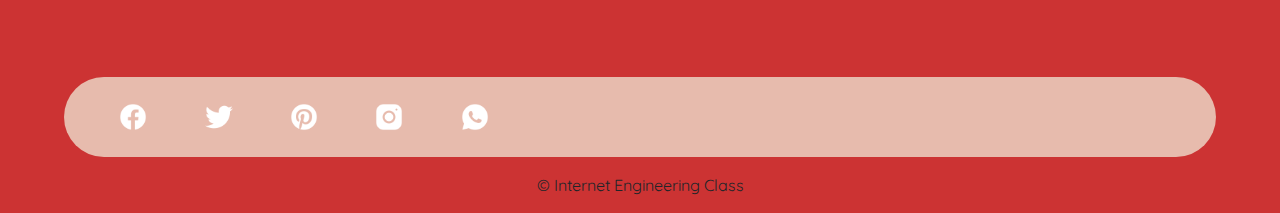
==== commit 016a4e73: "update" ====
--- a/index.html
+++ b/index.html
@@ -7,6 +7,8 @@
     <meta name="viewport" content="width=device-width, initial-scale=1.0">
     <link rel="stylesheet" href="assets/bootstrap/css/bootstrap.min.css">
     <link rel="stylesheet" href="css/index.css">
+    <link rel="stylesheet" href="css/style.css">
+    <link rel="stylesheet" href="css/bg.css">
     <link rel="icon" href="./assets/images/carpet.png">
 
     <title>Persian Carpet</title>
@@ -16,7 +18,7 @@
     <div class="container-fluid"></div>
     <header>
         <nav class="d-flex">
-            <div class="col-4">
+            <div class="col-6 col-lg-4">
                 <h1 class="main-label">Persian carpet</h1>
             </div>
             <ul class="col-6 d-none d-lg-flex justify-content-evenly nav-bar">
@@ -29,7 +31,7 @@
                         <li><a href="#">Tabriz</a></li>
                         <li><a href="#">Trokaman</a></li>
                         <li><a href="#">Nahavand</a></li>
-                        <li><a href="#">Sarouk</a></li>
+                        <li><a href="collection.html">Sarouk</a></li>
                         <li><a href="#">Gabbeh</a></li>
                         <li><a href="#">Moud</a></li>
                         <li><a href="#">Round</a></li>
@@ -38,18 +40,18 @@
                 </li>
                 <li class="nav-item"><a href="#">Customer Service</a>
                     <ul class="nav-menu">
-                        <li><a href="#">Sign in</a></li>
-                        <li><a href="#">Sign up</a></li>
+                        <li><a href="login.html">Sign in</a></li>
+                        <li><a href="sign_up.html">Sign up</a></li>
                         <li><a href="#">Support</a></li>
                     </ul>
                 </li>
-                <li><a href="#">About us</a></li>
+                <li><a href="#">Encyclopedia</a></li>
             </ul>
             <div
-                class="nav-icons col-8 col-lg-2 d-flex align-items-center justify-content-evenly justify-content-lg-end">
+                class="nav-icons col-6 col-lg-2 d-flex align-items-center justify-content-evenly justify-content-lg-end">
                 <div class="d-flex">
                 <p id="products-num"> 0 </p>
-                <img src="./assets/images/icons8-shopping-cart-90.png" alt="" class=" m-lg-3 " id="buy-icon"></div>
+                <img src="./assets/images/icons8-shopping-cart-90.png" alt="" class=" m-lg-3 m-1 " id="buy-icon"></div>
                 <img src="./assets/images/icons8-person-90.png" alt="" class=" m-lg-3 ">
                 <img src="./assets/images/icons8-menu-rounded-90.png" alt="" class="d-block d-lg-none" id="menu-icon">
             </div>
@@ -67,7 +69,7 @@
                         <li><a href="#">Tabriz</a></li>
                         <li><a href="#">Trokaman</a></li>
                         <li><a href="#">Nahavand</a></li>
-                        <li><a href="#">Sarouk</a></li>
+                        <li><a href="collection.html">Sarouk</a></li>
                         <li><a href="#">Gabbeh</a></li>
                         <li><a href="#">Moud</a></li>
                         <li><a href="#">Round</a></li>
@@ -76,12 +78,12 @@
                 </li>
                 <li class="mobile-nav-item"><a>Customer Service</a>
                     <ul class="mobile-nav-menu">
-                        <li><a href="#">Sign in</a></li>
-                        <li><a href="#">Sign up</a></li>
+                        <li><a href="login.html">Sign in</a></li>
+                        <li><a href="sign_up.html">Sign up</a></li>
                         <li><a href="#">Support</a></li>
                     </ul>
                 </li>
-                <li><a href="#">About us</a></li>
+                <li><a href="#">Encyclopedia</a></li>
             </ul>
         </div>
     </header>
@@ -194,9 +196,9 @@
         <div class="d-flex row  align-items-center">
             <div class="text-center col-4">
                 <h2 style="color: rgba(238, 221, 204, 1); font-weight: bold; ">Find any persian carpet</h2><br>
-                <p style="color: rgba(238, 221, 204, 1); font-size: 1.2rem;"><b><a href="#">Make an account</a></b> and
+                <p style="color: rgba(238, 221, 204, 1); font-size: 1.2rem;"><b><a href="sign_up.html">Make an account</a></b> and
                     purchase your favorite rug <br> if you already have an account
-                    <b><a href="#">Sign in</a></b> now!
+                    <b><a href="login.html">Sign in</a></b> now!
                 </p>
             </div>
             <img src="./assets/images/pngwing.com.png" alt="" class="col-8">
@@ -319,7 +321,7 @@
                         <h4 class="col-title">Qashqai Collection</h4>
                     </a>
                 </div>
-                <div class="collection-cart col-12 col-lg-4"><a href="#">
+                <div class="collection-cart col-12 col-lg-4"><a href="collection.html">
                         <img src="./assets/images/531862.jpg" alt="" class="col-cart-im">
                         <h4 class="col-title">Sarouk Collection</h4>
                     </a>
@@ -530,7 +532,7 @@
                     alt=""></a>
         </div>
     </footer>
-    <p class="text-center">© Web Frontend Class</p>
+    <p class="text-center">© Internet Engineering Class</p>
     </div>
     <script src="./js/app.js"></script>
 </body>
--- a/css/index.css
+++ b/css/index.css
@@ -1,106 +1,9 @@
-@import url("https://fonts.googleapis.com/css2?family=Quicksand:wght@300;400;600&display=swap");
-* {
-  font-family: "Quicksand", sans-serif;
-}
-
-body {
-  background-color: #cc3333;
-}
-a {
-  color: #000;
-  text-decoration: none;
-}
-a:hover{
-  color: #000;
-  font-weight: bolder;
-}
-.responsive {
-  width: 100%;
-  height: auto;
-}
 header {
   height: 100vh;
   background-image: url("../assets/images/Arch2O-the-beautiful-wonders-of-persian-architecture-from-5-cities-in-iran-1.jpg");
   background-repeat: no-repeat;
   background-size: cover;
   background-attachment: fixed;
-}
-.main-label {
-  margin: 0.5rem 1rem;
-  color: #cc3333;
-}
-nav {
-  height:4rem;
-  width: 90%;
-  background-color: rgba(238, 221, 204, 0.8);
-  position: fixed;
-  margin: 2rem 5% 0 5%;
-  border-radius: 4rem;
-  z-index: 2;
-}
-.nav-bar {
-  list-style: none;
-  padding: 1rem 0;
-}
-.nav-bar > li {
-  width: 25%;
-  text-align: center;
-  transform: scale(1.2);
-}
-
-.nav-menu{
-  background-color: rgba(238, 221, 204, 0.9);
-  box-shadow: 0 1rem 1rem 1rem rgba(0,0,0,0.5);
-  width: fit-content;
-  padding: 1.5rem;
-  display: none;
-  list-style: none;
-  border-radius: 0 0 7rem 7rem;
-  margin: auto;
-}
-.nav-menu>li{
-  padding: 0.5rem 1rem;
-  border-top: #cc3333 groove 0.5px;
-}
-.nav-icons>img , #buy-icon{
-  height: 2rem;
-}
-#products-num{
-  margin-right: -2.7rem;
-  background-color: #cc3333;
-  border-radius: 2rem 2rem 0 0;
-  text-align: center;
-  width: 1.2rem;
-  height: 1.6rem;
-  color: white;
-}
-#mobile-nav{
-  background-color: rgba(238, 221, 204, 1);
-  height: 100%;
-  width: fit-content;
-  padding: 2rem;
-  top: 0;
-  right: 0;
-  position: fixed;
-  z-index: 2;
-  overflow-x: hidden;
-  overflow-y: scroll;
-  transition: 1s ease;
-  display: none;
-}
-#mobile-nav>ul>li{
-  padding: 1rem;
-  border-bottom: #cc3333 groove 0.5px;
-  list-style: none;
-
-}
-.mobile-nav-menu{
-  display: none;
-}
-.mobile-nav-menu>li{
-  padding: 1rem;
-  border-top: #cc3333 groove 0.5px;
-  list-style: none;
 }
 main {
   margin-top: 3rem;
@@ -207,29 +110,3 @@
   padding: 1rem;
   color: rgba(238, 221, 204, 1);
 }
-footer{
-    height: 5rem;
-    margin: 1rem 5%;
-    background-color: rgba(238, 221, 204, 0.8) ;
-    border-radius: 10rem;
-}
-.sos-media>a>img{
-  height: 2rem;
-}
-@media screen and (max-width: 500px) {
-  header {
-    background-image: url("../assets/images/121664.jpg");
-  }
-  .main-label {
-    font-size: 1.3rem;
-  }
-}
-@media screen and (max-width: 990px) {
-  #products-num{
-    margin-right: -1.8rem;
-    margin-top: -1rem;
-  }
-  .main-label {
-    font-size:1.5rem;
-  } 
-}--- a/css/style.css
+++ b/css/style.css
@@ -0,0 +1,127 @@
+@import url("https://fonts.googleapis.com/css2?family=Quicksand:wght@300;400;600&display=swap");
+* {
+  font-family: "Quicksand", sans-serif;
+}
+
+body {
+  background-color: #cc3333;
+}
+a {
+  color: #000;
+  text-decoration: none;
+}
+a:hover{
+  color: #000;
+  font-weight: bolder;
+}
+.responsive {
+  width: 100%;
+  height: auto;
+}
+
+.main-label {
+  margin: 0.5rem 1rem;
+  color: #cc3333;
+}
+nav {
+  height:4rem;
+  width: 90%;
+  background-color: rgba(238, 221, 204, 0.8);
+  position: fixed;
+  margin: 2rem 5% 0 5%;
+  border-radius: 4rem;
+  z-index: 2;
+}
+.nav-bar {
+  list-style: none;
+  padding: 1rem 0;
+}
+.nav-bar > li {
+  width: 25%;
+  text-align: center;
+  transform: scale(1.2);
+}
+
+.nav-menu{
+  background-color: rgba(238, 221, 204, 0.9);
+  box-shadow: 0 1rem 1rem 1rem rgba(0,0,0,0.5);
+  width: fit-content;
+  padding: 1.5rem;
+  display: none;
+  list-style: none;
+  border-radius: 0 0 7rem 7rem;
+  margin: auto;
+}
+.nav-menu>li{
+  padding: 0.5rem 1rem;
+  border-top: #cc3333 groove 0.5px;
+}
+.nav-icons>img , #buy-icon{
+  height: 2rem;
+}
+#products-num{
+  margin-right: -2.7rem;
+  background-color: #cc3333;
+  border-radius: 2rem 2rem 0 0;
+  text-align: center;
+  width: 1.2rem;
+  height: 1.6rem;
+  color: white;
+}
+#mobile-nav{
+  background-color: rgba(238, 221, 204, 1);
+  height: 100%;
+  width: fit-content;
+  padding: 2rem;
+  top: 0;
+  right: 0;
+  position: fixed;
+  z-index: 2;
+  overflow-x: hidden;
+  overflow-y: scroll;
+  transition: 1s ease;
+  display: none;
+}
+#mobile-nav>ul>li{
+  padding: 1rem;
+  border-bottom: #cc3333 groove 0.5px;
+  list-style: none;
+
+}
+.mobile-nav-menu{
+  display: none;
+}
+.mobile-nav-menu>li{
+  padding: 1rem;
+  border-top: #cc3333 groove 0.5px;
+  list-style: none;
+}
+
+
+footer{
+    height: 5rem;
+    margin: 1rem 5%;
+    background-color: rgba(238, 221, 204, 0.8) ;
+    border-radius: 10rem;
+}
+.sos-media>a>img{
+  height: 2rem;
+}
+@media screen and (max-width: 500px) {
+  header {
+    background-image: url("../assets/images/121664.jpg");
+  }
+  .main-label {
+    font-size: 1.3rem;
+  }
+}
+@media screen and (max-width: 990px) {
+  #products-num{
+    margin-right: -2rem;
+    margin-top: -0.5rem;
+  }
+  .main-label {
+    font-size:1.3rem;
+  } 
+
+}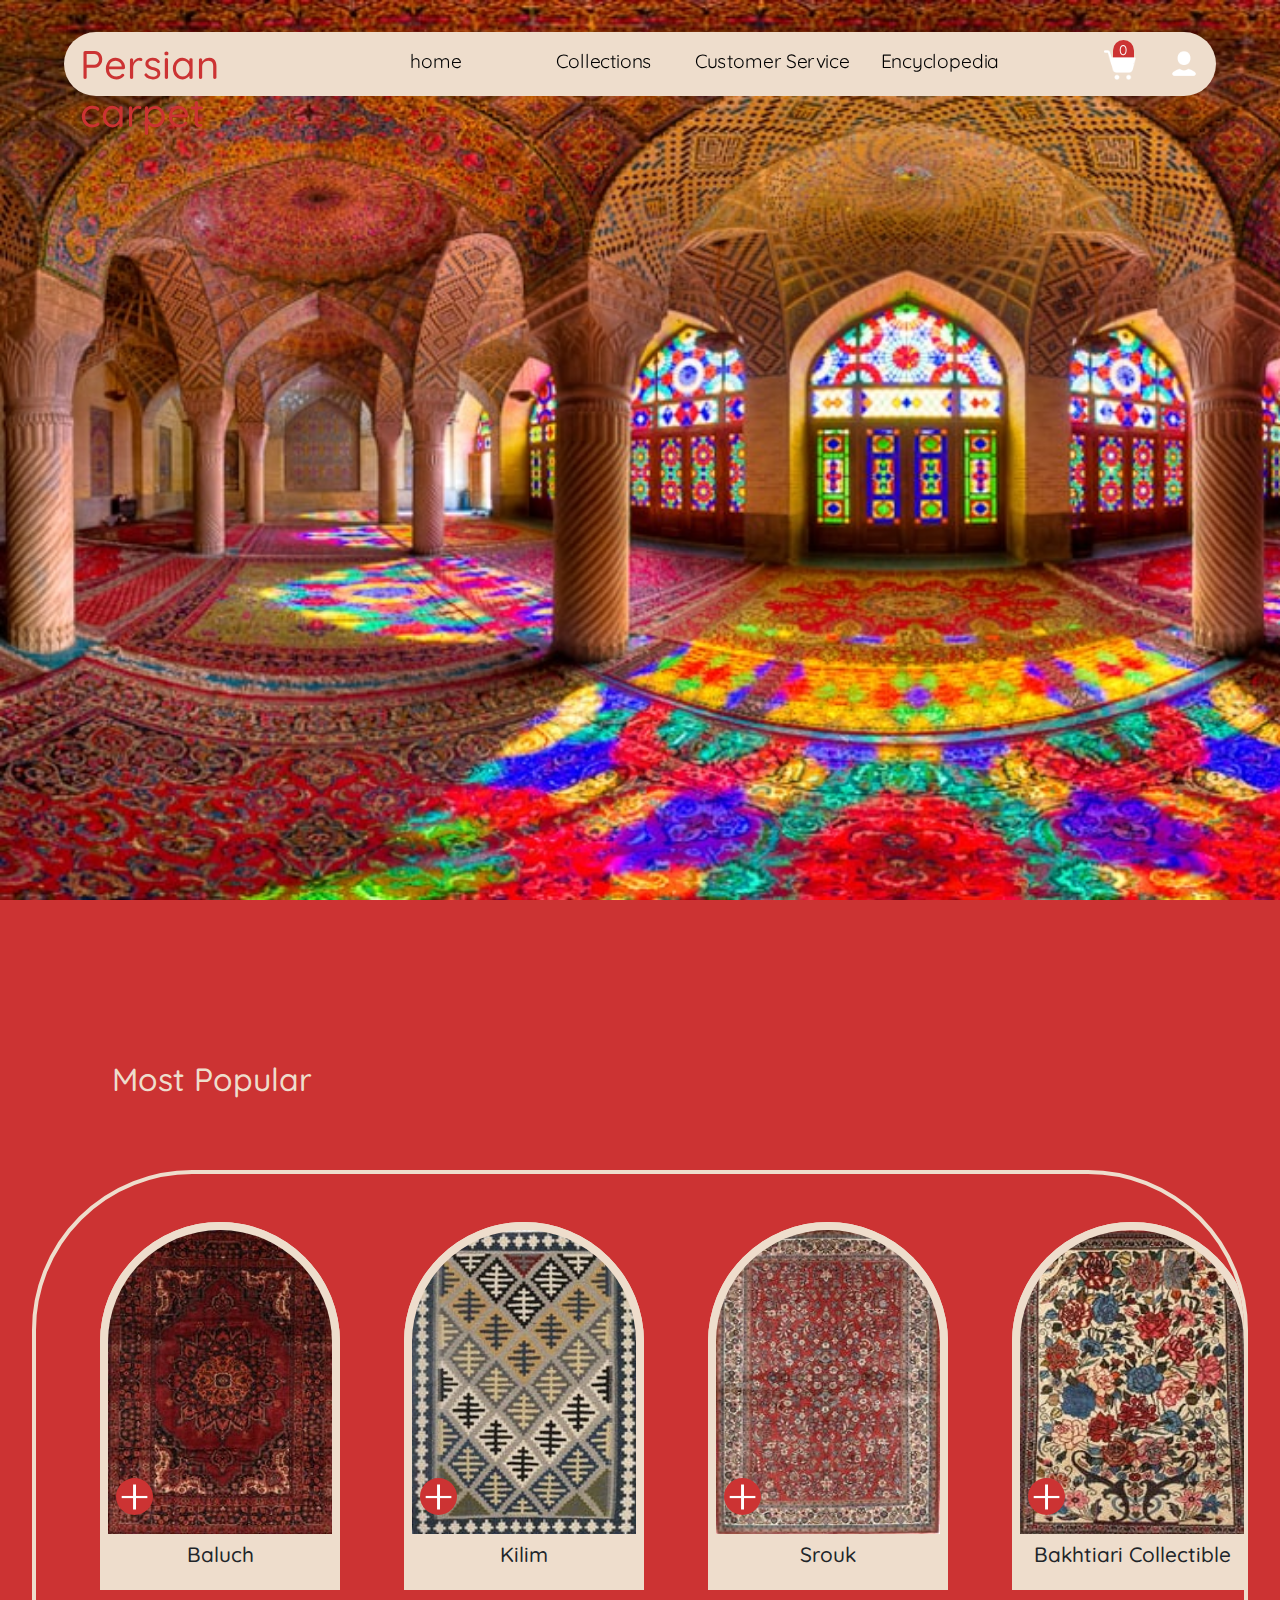
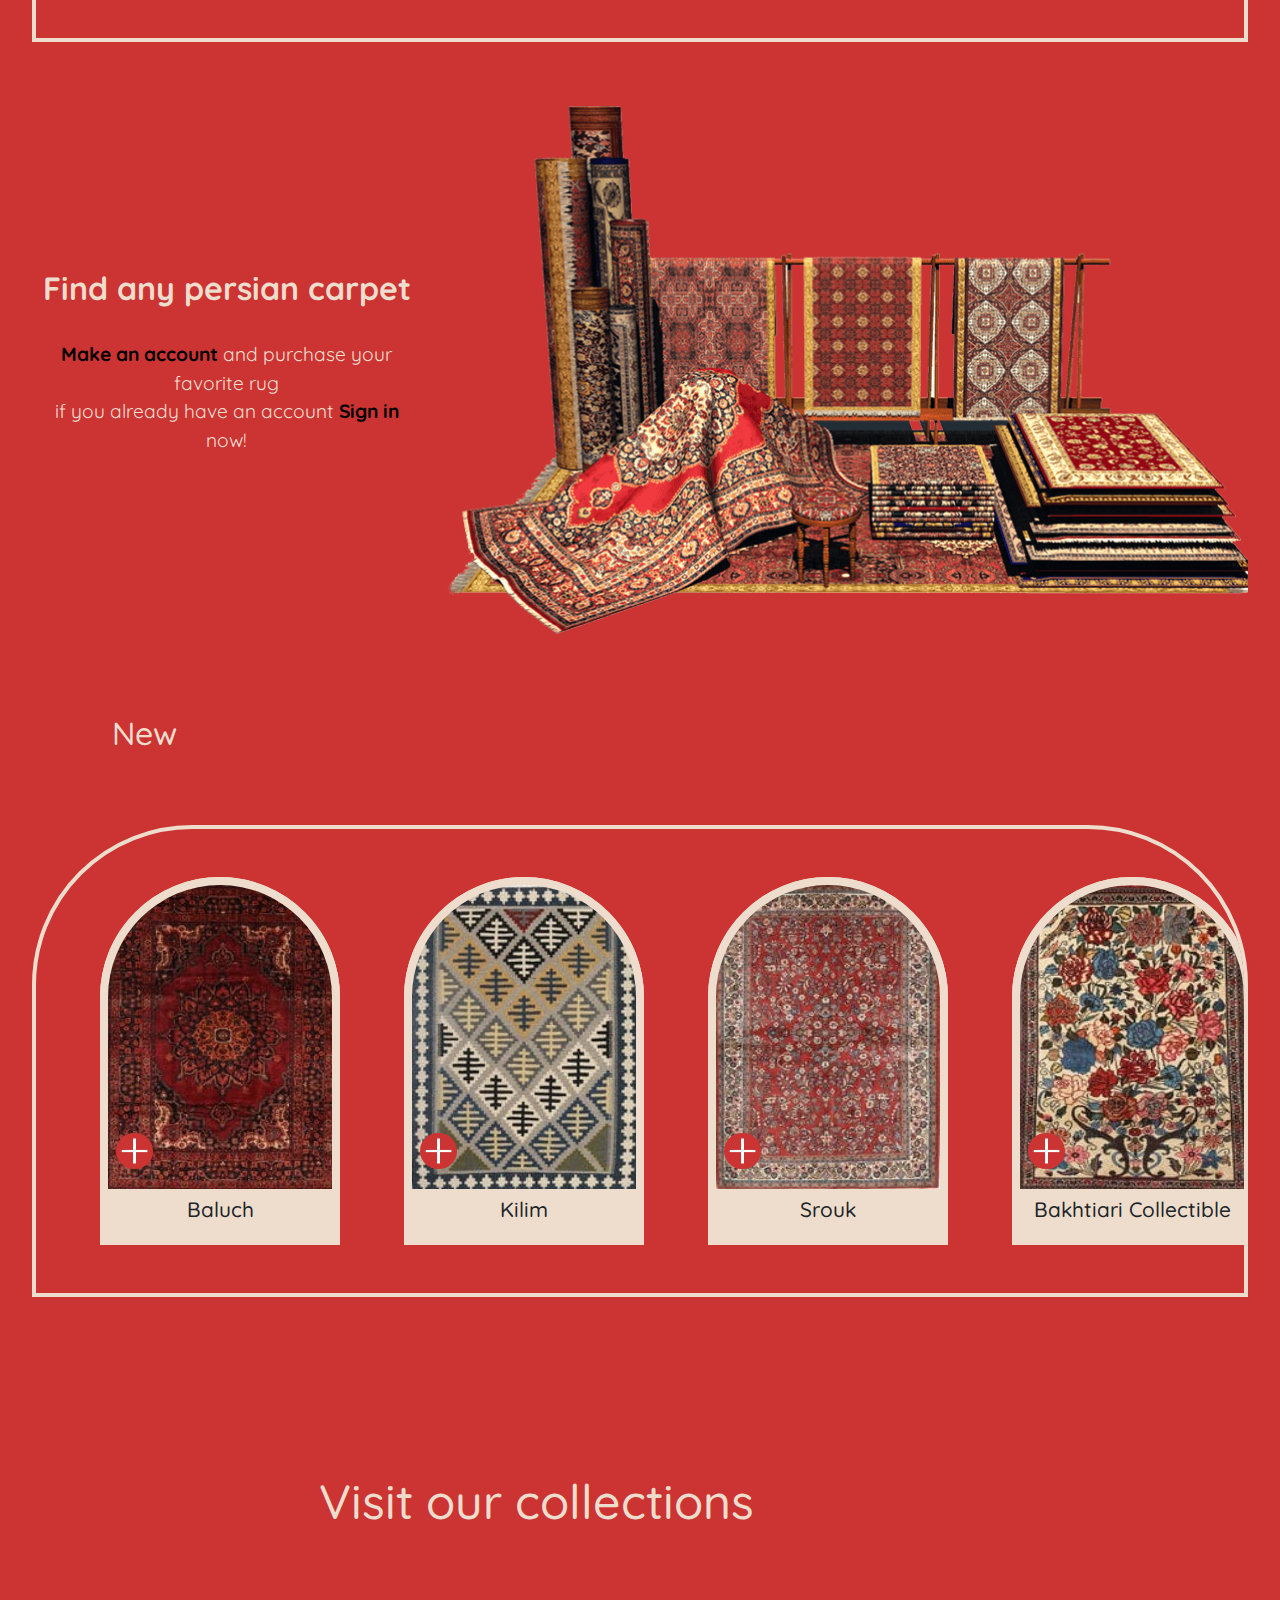
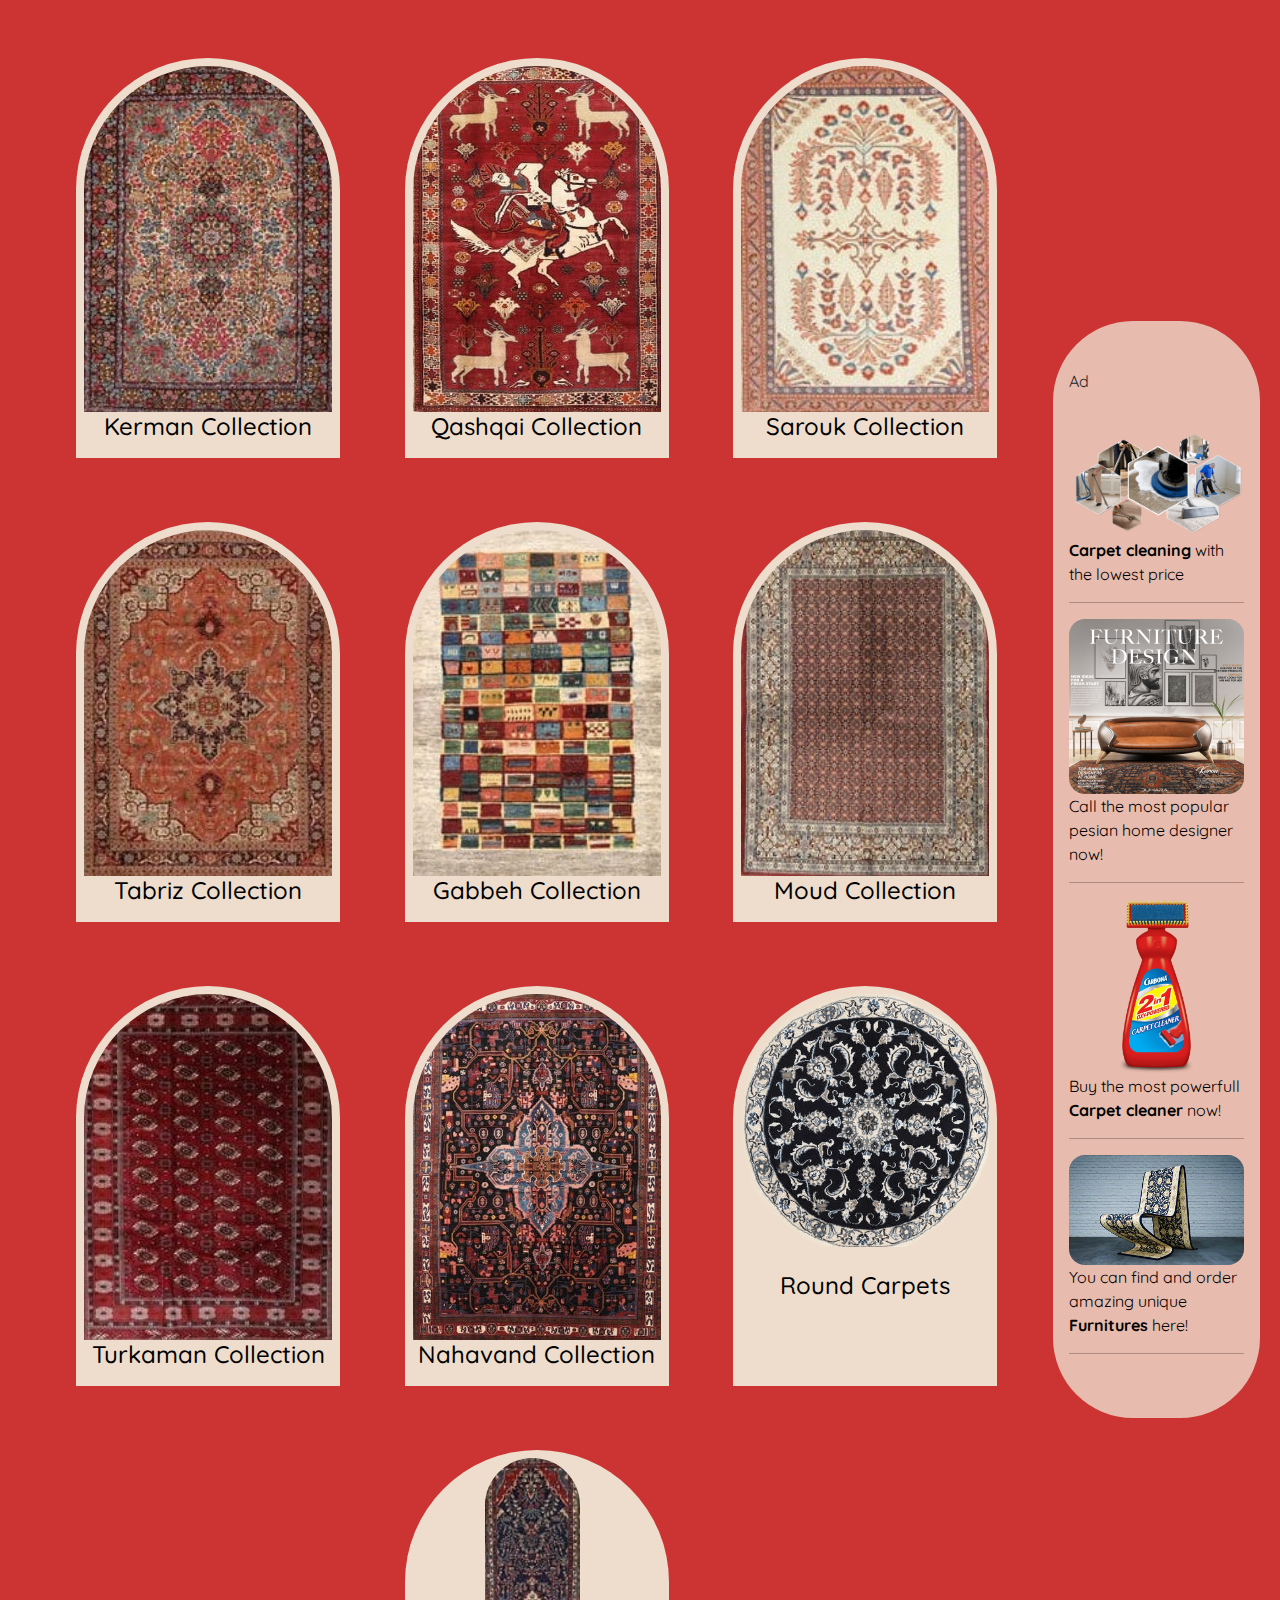
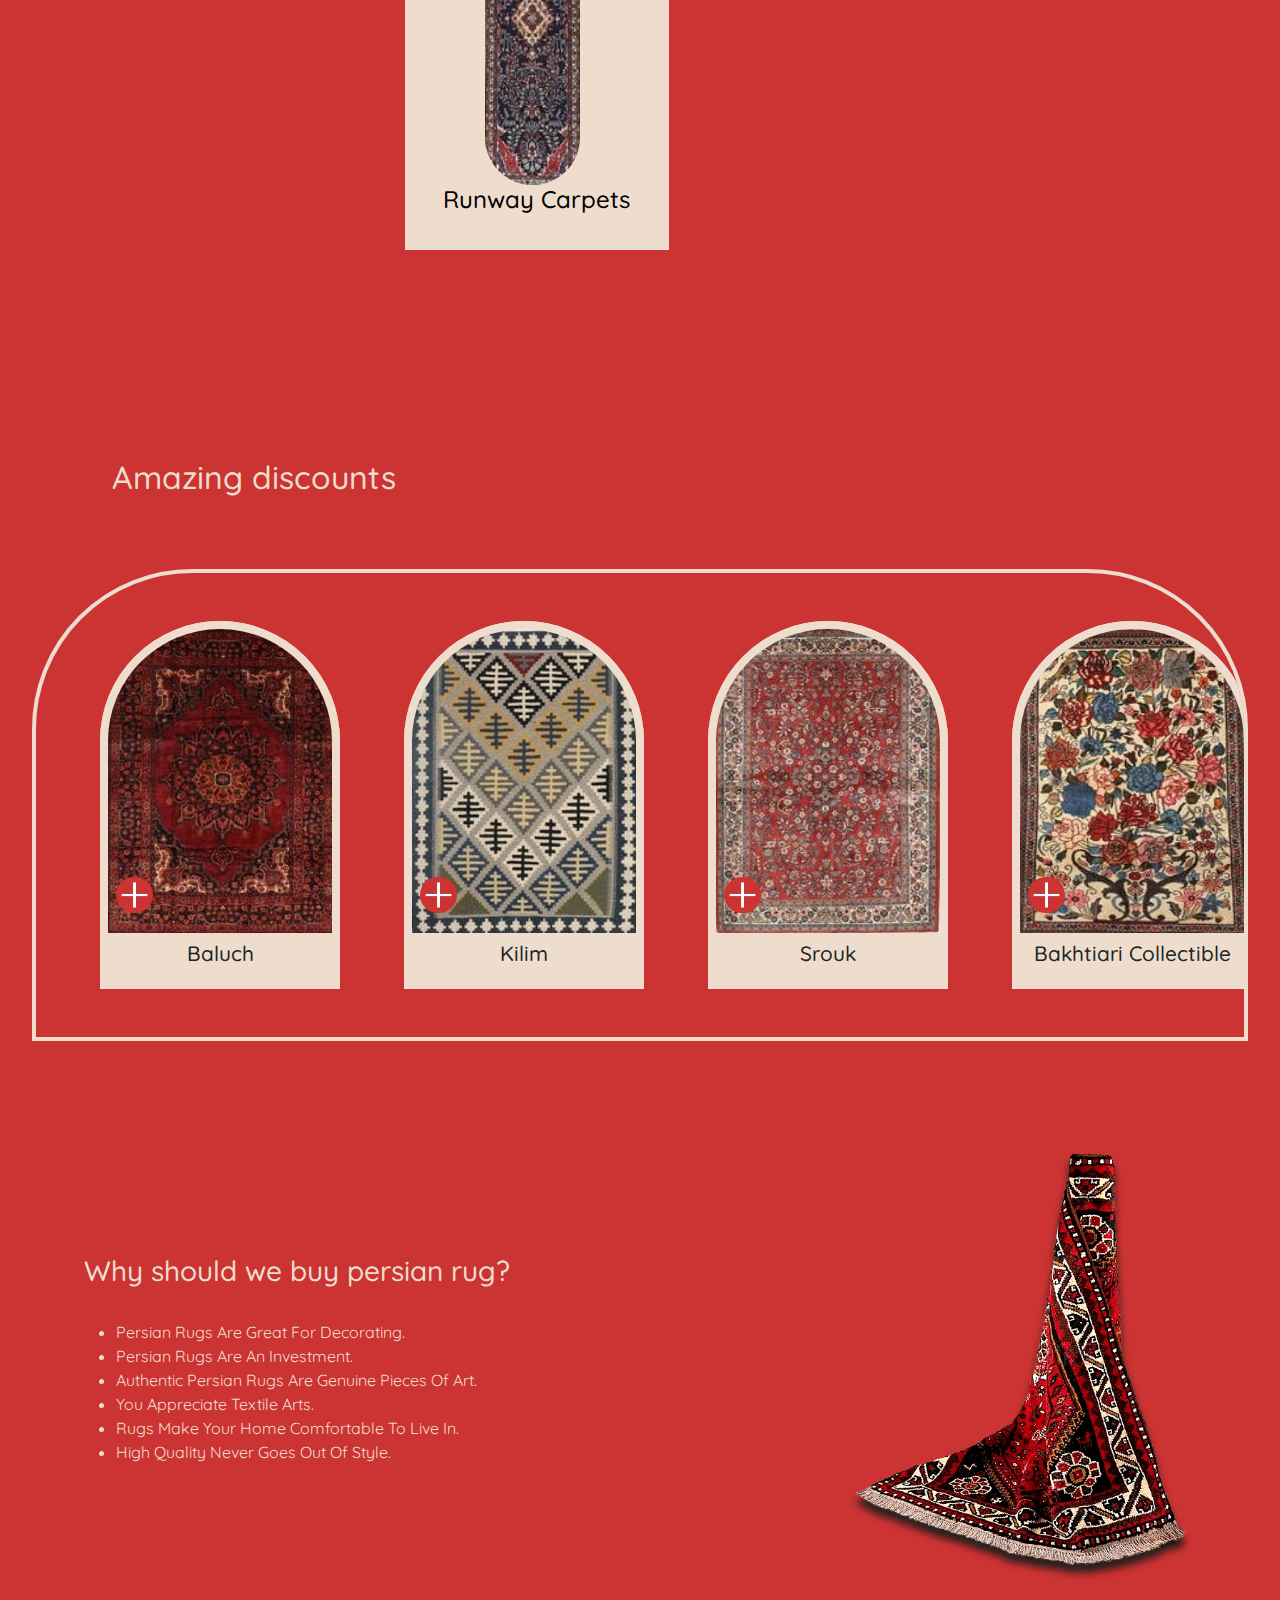
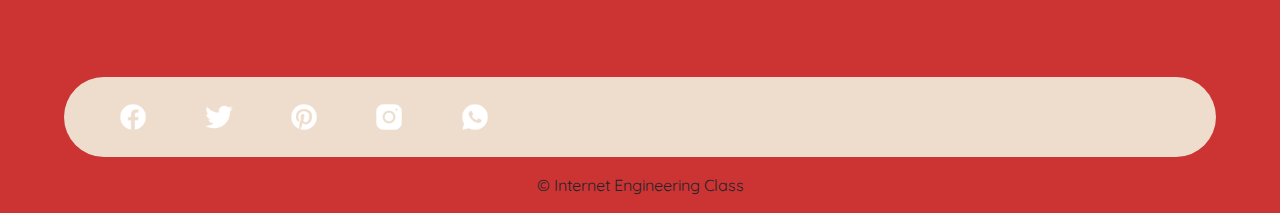
==== commit 53ab7eae: "update" ====
--- a/index.html
+++ b/index.html
@@ -18,10 +18,10 @@
     <div class="container-fluid"></div>
     <header>
         <nav class="d-flex">
-            <div class="col-6 col-lg-4">
+            <div class="col-6 col-lg-3">
                 <h1 class="main-label">Persian carpet</h1>
             </div>
-            <ul class="col-6 d-none d-lg-flex justify-content-evenly nav-bar">
+            <ul class="col-7 d-none d-lg-flex justify-content-evenly nav-bar">
                 <li><a href="index.html">home</a></li>
                 <li class="nav-item"><a href="#collection">Collections</a>
                     <ul class="nav-menu">
@@ -42,17 +42,22 @@
                     <ul class="nav-menu">
                         <li><a href="login.html">Sign in</a></li>
                         <li><a href="sign_up.html">Sign up</a></li>
-                        <li><a href="#">Support</a></li>
+                        <li><a href="comments.html">Comments</a></li>
                     </ul>
                 </li>
-                <li><a href="#">Encyclopedia</a></li>
+                <li><a href="Encyclopedia.html">Encyclopedia</a></li>
             </ul>
             <div
                 class="nav-icons col-6 col-lg-2 d-flex align-items-center justify-content-evenly justify-content-lg-end">
-                <div class="d-flex">
-                <p id="products-num"> 0 </p>
-                <img src="./assets/images/icons8-shopping-cart-90.png" alt="" class=" m-lg-3 m-1 " id="buy-icon"></div>
-                <img src="./assets/images/icons8-person-90.png" alt="" class=" m-lg-3 ">
+
+                <a href="cart.html">
+                    <div class="d-flex">
+                        <p id="products-num"> 0 </p>
+                        <img src="./assets/images/icons8-shopping-cart-90.png" alt="" class=" m-lg-3 m-1 "
+                            id="buy-icon">
+                    </div>
+                </a>
+                <a href="login.html"><img src="./assets/images/icons8-person-90.png" alt="" class=" m-lg-3 " id="login-icon"></a>
                 <img src="./assets/images/icons8-menu-rounded-90.png" alt="" class="d-block d-lg-none" id="menu-icon">
             </div>
         </nav>
@@ -80,10 +85,10 @@
                     <ul class="mobile-nav-menu">
                         <li><a href="login.html">Sign in</a></li>
                         <li><a href="sign_up.html">Sign up</a></li>
-                        <li><a href="#">Support</a></li>
+                        <li><a href="comments.html">Comments</a></li>
                     </ul>
                 </li>
-                <li><a href="#">Encyclopedia</a></li>
+                <li><a href="Encyclopedia.html">Encyclopedia</a></li>
             </ul>
         </div>
     </header>
@@ -95,8 +100,8 @@
             <div class="cart-k col-12 col-lg-4">
                 <div><img src="./assets/images/554221.jpg" alt="" class="cart-image"></div>
                 <div class="carpet-info-div d-flex">
-                    <img src="./assets/images/icons8-plus-+-96.png" alt="" class="buy" >
-                    <p class="carpet-info" >size: 215x302 1,746 &euro;</p>
+                    <img src="./assets/images/icons8-plus-+-96.png" alt="" class="buy">
+                    <p class="carpet-info">size: 215x302 1,746 &euro;</p>
                 </div>
                 <div class="cart-title">
                     <h3>Baluch</h3>
@@ -105,7 +110,7 @@
             <div class="cart-k col-12 col-lg-4">
                 <img src="./assets/images/553842.jpg" alt="" class="cart-image">
                 <div class="carpet-info-div d-flex">
-                    <img src="./assets/images/icons8-plus-+-96.png" alt="" class="buy" >
+                    <img src="./assets/images/icons8-plus-+-96.png" alt="" class="buy">
                     <p class="carpet-info">size: 107x155 <br>149 &euro;</p>
                 </div>
                 <div class="cart-title">
@@ -115,7 +120,7 @@
             <div class="cart-k col-12 col-lg-4">
                 <img src="./assets/images/554033.jpg" alt="" class="cart-image">
                 <div class="carpet-info-div d-flex">
-                    <img src="./assets/images/icons8-plus-+-96.png" alt="" class="buy" >
+                    <img src="./assets/images/icons8-plus-+-96.png" alt="" class="buy">
                     <p class="carpet-info">size: 132x227 <br>1,081 &euro;</p>
                 </div>
                 <div class="cart-title">
@@ -125,7 +130,7 @@
             <div class="cart-k col-12 col-lg-4">
                 <img src="./assets/images/549608.jpg" alt="" class="cart-image">
                 <div class="carpet-info-div d-flex">
-                    <img src="./assets/images/icons8-plus-+-96.png" alt="" class="buy" >
+                    <img src="./assets/images/icons8-plus-+-96.png" alt="" class="buy">
                     <p class="carpet-info">size: 100x154 <br> 734 &euro;</p>
                 </div>
                 <div class="cart-title">
@@ -135,7 +140,7 @@
             <div class="cart-k col-12 col-lg-4">
                 <img src="./assets/images/551630.jpg" alt="" class="cart-image">
                 <div class="carpet-info-div d-flex">
-                    <img src="./assets/images/icons8-plus-+-96.png" alt="" class="buy" >
+                    <img src="./assets/images/icons8-plus-+-96.png" alt="" class="buy">
                     <p class="carpet-info">size: 270x343 <br> 5,889 &euro;</p>
                 </div>
                 <div class="cart-title">
@@ -145,7 +150,7 @@
             <div class="cart-k col-12 col-lg-4">
                 <img src="./assets/images/548649.jpg" alt="" class="cart-image">
                 <div class="carpet-info-div d-flex">
-                    <img src="./assets/images/icons8-plus-+-96.png" alt="" class="buy" >
+                    <img src="./assets/images/icons8-plus-+-96.png" alt="" class="buy">
                     <p class="carpet-info">size: 150x240 <br>1,429 &euro;</p>
                 </div>
                 <div class="cart-title">
@@ -155,7 +160,7 @@
             <div class="cart-k col-12 col-lg-4">
                 <img src="./assets/images/553732.jpg" alt="" class="cart-image">
                 <div class="carpet-info-div d-flex">
-                    <img src="./assets/images/icons8-plus-+-96.png" alt="" class="buy" >
+                    <img src="./assets/images/icons8-plus-+-96.png" alt="" class="buy">
                     <p class="carpet-info">size: 217x296 <br>3,869 &euro;</p>
                 </div>
                 <div class="cart-title">
@@ -165,7 +170,7 @@
             <div class="cart-k col-12 col-lg-4">
                 <div><img src="./assets/images/554221.jpg" alt="" class="cart-image"></div>
                 <div class="carpet-info-div d-flex">
-                    <img src="./assets/images/icons8-plus-+-96.png" alt="" class="buy" >
+                    <img src="./assets/images/icons8-plus-+-96.png" alt="" class="buy">
                     <p class="carpet-info">size: 215x302 <br>1,746 &euro;</p>
                 </div>
                 <div class="cart-title">
@@ -175,7 +180,7 @@
             <div class="cart-k col-12 col-lg-4">
                 <img src="./assets/images/553842.jpg" alt="" class="cart-image">
                 <div class="carpet-info-div d-flex">
-                    <img src="./assets/images/icons8-plus-+-96.png" alt="" class="buy" >
+                    <img src="./assets/images/icons8-plus-+-96.png" alt="" class="buy">
                     <p class="carpet-info">size: 107x155 <br>149 &euro;</p>
                 </div>
                 <div class="cart-title">
@@ -185,7 +190,7 @@
             <div class="cart-k col-12 col-lg-4">
                 <img src="./assets/images/554033.jpg" alt="" class="cart-image">
                 <div class="carpet-info-div d-flex">
-                    <img src="./assets/images/icons8-plus-+-96.png" alt="" class="buy" >
+                    <img src="./assets/images/icons8-plus-+-96.png" alt="" class="buy">
                     <p class="carpet-info">size: 132x227 <br>1,081 &euro;</p>
                 </div>
                 <div class="cart-title">
@@ -196,7 +201,8 @@
         <div class="d-flex row  align-items-center">
             <div class="text-center col-4">
                 <h2 style="color: rgba(238, 221, 204, 1); font-weight: bold; ">Find any persian carpet</h2><br>
-                <p style="color: rgba(238, 221, 204, 1); font-size: 1.2rem;"><b><a href="sign_up.html">Make an account</a></b> and
+                <p style="color: rgba(238, 221, 204, 1); font-size: 1.2rem;"><b><a href="sign_up.html">Make an
+                            account</a></b> and
                     purchase your favorite rug <br> if you already have an account
                     <b><a href="login.html">Sign in</a></b> now!
                 </p>
@@ -210,8 +216,8 @@
             <div class="cart-k col-12 col-lg-4">
                 <div><img src="./assets/images/554221.jpg" alt="" class="cart-image"></div>
                 <div class="carpet-info-div d-flex">
-                    <img src="./assets/images/icons8-plus-+-96.png" alt="" class="buy" >
-                    <p class="carpet-info" >size: 215x302 1,746 &euro;</p>
+                    <img src="./assets/images/icons8-plus-+-96.png" alt="" class="buy">
+                    <p class="carpet-info">size: 215x302 1,746 &euro;</p>
                 </div>
                 <div class="cart-title">
                     <h3>Baluch</h3>
@@ -220,7 +226,7 @@
             <div class="cart-k col-12 col-lg-4">
                 <img src="./assets/images/553842.jpg" alt="" class="cart-image">
                 <div class="carpet-info-div d-flex">
-                    <img src="./assets/images/icons8-plus-+-96.png" alt="" class="buy" >
+                    <img src="./assets/images/icons8-plus-+-96.png" alt="" class="buy">
                     <p class="carpet-info">size: 107x155 <br>149 &euro;</p>
                 </div>
                 <div class="cart-title">
@@ -230,7 +236,7 @@
             <div class="cart-k col-12 col-lg-4">
                 <img src="./assets/images/554033.jpg" alt="" class="cart-image">
                 <div class="carpet-info-div d-flex">
-                    <img src="./assets/images/icons8-plus-+-96.png" alt="" class="buy" >
+                    <img src="./assets/images/icons8-plus-+-96.png" alt="" class="buy">
                     <p class="carpet-info">size: 132x227 <br>1,081 &euro;</p>
                 </div>
                 <div class="cart-title">
@@ -240,7 +246,7 @@
             <div class="cart-k col-12 col-lg-4">
                 <img src="./assets/images/549608.jpg" alt="" class="cart-image">
                 <div class="carpet-info-div d-flex">
-                    <img src="./assets/images/icons8-plus-+-96.png" alt="" class="buy" >
+                    <img src="./assets/images/icons8-plus-+-96.png" alt="" class="buy">
                     <p class="carpet-info">size: 100x154 <br> 734 &euro;</p>
                 </div>
                 <div class="cart-title">
@@ -250,7 +256,7 @@
             <div class="cart-k col-12 col-lg-4">
                 <img src="./assets/images/551630.jpg" alt="" class="cart-image">
                 <div class="carpet-info-div d-flex">
-                    <img src="./assets/images/icons8-plus-+-96.png" alt="" class="buy" >
+                    <img src="./assets/images/icons8-plus-+-96.png" alt="" class="buy">
                     <p class="carpet-info">size: 270x343 <br> 5,889 &euro;</p>
                 </div>
                 <div class="cart-title">
@@ -260,7 +266,7 @@
             <div class="cart-k col-12 col-lg-4">
                 <img src="./assets/images/548649.jpg" alt="" class="cart-image">
                 <div class="carpet-info-div d-flex">
-                    <img src="./assets/images/icons8-plus-+-96.png" alt="" class="buy" >
+                    <img src="./assets/images/icons8-plus-+-96.png" alt="" class="buy">
                     <p class="carpet-info">size: 150x240 <br>1,429 &euro;</p>
                 </div>
                 <div class="cart-title">
@@ -270,7 +276,7 @@
             <div class="cart-k col-12 col-lg-4">
                 <img src="./assets/images/553732.jpg" alt="" class="cart-image">
                 <div class="carpet-info-div d-flex">
-                    <img src="./assets/images/icons8-plus-+-96.png" alt="" class="buy" >
+                    <img src="./assets/images/icons8-plus-+-96.png" alt="" class="buy">
                     <p class="carpet-info">size: 217x296 <br>3,869 &euro;</p>
                 </div>
                 <div class="cart-title">
@@ -280,7 +286,7 @@
             <div class="cart-k col-12 col-lg-4">
                 <div><img src="./assets/images/554221.jpg" alt="" class="cart-image"></div>
                 <div class="carpet-info-div d-flex">
-                    <img src="./assets/images/icons8-plus-+-96.png" alt="" class="buy" >
+                    <img src="./assets/images/icons8-plus-+-96.png" alt="" class="buy">
                     <p class="carpet-info">size: 215x302 <br>1,746 &euro;</p>
                 </div>
                 <div class="cart-title">
@@ -290,7 +296,7 @@
             <div class="cart-k col-12 col-lg-4">
                 <img src="./assets/images/553842.jpg" alt="" class="cart-image">
                 <div class="carpet-info-div d-flex">
-                    <img src="./assets/images/icons8-plus-+-96.png" alt="" class="buy" >
+                    <img src="./assets/images/icons8-plus-+-96.png" alt="" class="buy">
                     <p class="carpet-info">size: 107x155 <br>149 &euro;</p>
                 </div>
                 <div class="cart-title">
@@ -300,7 +306,7 @@
             <div class="cart-k col-12 col-lg-4">
                 <img src="./assets/images/554033.jpg" alt="" class="cart-image">
                 <div class="carpet-info-div d-flex">
-                    <img src="./assets/images/icons8-plus-+-96.png" alt="" class="buy" >
+                    <img src="./assets/images/icons8-plus-+-96.png" alt="" class="buy">
                     <p class="carpet-info">size: 132x227 <br>1,081 &euro;</p>
                 </div>
                 <div class="cart-title">
@@ -403,8 +409,8 @@
             <div class="cart-k col-12 col-lg-4">
                 <div><img src="./assets/images/554221.jpg" alt="" class="cart-image"></div>
                 <div class="carpet-info-div d-flex">
-                    <img src="./assets/images/icons8-plus-+-96.png" alt="" class="buy" >
-                    <p class="carpet-info" >size: 215x302 1,746 &euro;</p>
+                    <img src="./assets/images/icons8-plus-+-96.png" alt="" class="buy">
+                    <p class="carpet-info">size: 215x302 1,746 &euro;</p>
                 </div>
                 <div class="cart-title">
                     <h3>Baluch</h3>
@@ -413,7 +419,7 @@
             <div class="cart-k col-12 col-lg-4">
                 <img src="./assets/images/553842.jpg" alt="" class="cart-image">
                 <div class="carpet-info-div d-flex">
-                    <img src="./assets/images/icons8-plus-+-96.png" alt="" class="buy" >
+                    <img src="./assets/images/icons8-plus-+-96.png" alt="" class="buy">
                     <p class="carpet-info">size: 107x155 <br>149 &euro;</p>
                 </div>
                 <div class="cart-title">
@@ -423,7 +429,7 @@
             <div class="cart-k col-12 col-lg-4">
                 <img src="./assets/images/554033.jpg" alt="" class="cart-image">
                 <div class="carpet-info-div d-flex">
-                    <img src="./assets/images/icons8-plus-+-96.png" alt="" class="buy" >
+                    <img src="./assets/images/icons8-plus-+-96.png" alt="" class="buy">
                     <p class="carpet-info">size: 132x227 <br>1,081 &euro;</p>
                 </div>
                 <div class="cart-title">
@@ -433,7 +439,7 @@
             <div class="cart-k col-12 col-lg-4">
                 <img src="./assets/images/549608.jpg" alt="" class="cart-image">
                 <div class="carpet-info-div d-flex">
-                    <img src="./assets/images/icons8-plus-+-96.png" alt="" class="buy" >
+                    <img src="./assets/images/icons8-plus-+-96.png" alt="" class="buy">
                     <p class="carpet-info">size: 100x154 <br> 734 &euro;</p>
                 </div>
                 <div class="cart-title">
@@ -443,7 +449,7 @@
             <div class="cart-k col-12 col-lg-4">
                 <img src="./assets/images/551630.jpg" alt="" class="cart-image">
                 <div class="carpet-info-div d-flex">
-                    <img src="./assets/images/icons8-plus-+-96.png" alt="" class="buy" >
+                    <img src="./assets/images/icons8-plus-+-96.png" alt="" class="buy">
                     <p class="carpet-info">size: 270x343 <br> 5,889 &euro;</p>
                 </div>
                 <div class="cart-title">
@@ -453,7 +459,7 @@
             <div class="cart-k col-12 col-lg-4">
                 <img src="./assets/images/548649.jpg" alt="" class="cart-image">
                 <div class="carpet-info-div d-flex">
-                    <img src="./assets/images/icons8-plus-+-96.png" alt="" class="buy" >
+                    <img src="./assets/images/icons8-plus-+-96.png" alt="" class="buy">
                     <p class="carpet-info">size: 150x240 <br>1,429 &euro;</p>
                 </div>
                 <div class="cart-title">
@@ -463,7 +469,7 @@
             <div class="cart-k col-12 col-lg-4">
                 <img src="./assets/images/553732.jpg" alt="" class="cart-image">
                 <div class="carpet-info-div d-flex">
-                    <img src="./assets/images/icons8-plus-+-96.png" alt="" class="buy" >
+                    <img src="./assets/images/icons8-plus-+-96.png" alt="" class="buy">
                     <p class="carpet-info">size: 217x296 <br>3,869 &euro;</p>
                 </div>
                 <div class="cart-title">
@@ -473,7 +479,7 @@
             <div class="cart-k col-12 col-lg-4">
                 <div><img src="./assets/images/554221.jpg" alt="" class="cart-image"></div>
                 <div class="carpet-info-div d-flex">
-                    <img src="./assets/images/icons8-plus-+-96.png" alt="" class="buy" >
+                    <img src="./assets/images/icons8-plus-+-96.png" alt="" class="buy">
                     <p class="carpet-info">size: 215x302 <br>1,746 &euro;</p>
                 </div>
                 <div class="cart-title">
@@ -483,7 +489,7 @@
             <div class="cart-k col-12 col-lg-4">
                 <img src="./assets/images/553842.jpg" alt="" class="cart-image">
                 <div class="carpet-info-div d-flex">
-                    <img src="./assets/images/icons8-plus-+-96.png" alt="" class="buy" >
+                    <img src="./assets/images/icons8-plus-+-96.png" alt="" class="buy">
                     <p class="carpet-info">size: 107x155 <br>149 &euro;</p>
                 </div>
                 <div class="cart-title">
@@ -493,7 +499,7 @@
             <div class="cart-k col-12 col-lg-4">
                 <img src="./assets/images/554033.jpg" alt="" class="cart-image">
                 <div class="carpet-info-div d-flex">
-                    <img src="./assets/images/icons8-plus-+-96.png" alt="" class="buy" >
+                    <img src="./assets/images/icons8-plus-+-96.png" alt="" class="buy">
                     <p class="carpet-info">size: 132x227 <br>1,081 &euro;</p>
                 </div>
                 <div class="cart-title">
--- a/css/style.css
+++ b/css/style.css
@@ -20,13 +20,13 @@
 }
 
 .main-label {
-  margin: 0.5rem 1rem;
+  margin: 0.5rem 0 0.5rem 1rem;
   color: #cc3333;
 }
 nav {
   height:4rem;
   width: 90%;
-  background-color: rgba(238, 221, 204, 0.8);
+  background-color: rgb(238, 221, 204);
   position: fixed;
   margin: 2rem 5% 0 5%;
   border-radius: 4rem;
@@ -56,17 +56,19 @@
   padding: 0.5rem 1rem;
   border-top: #cc3333 groove 0.5px;
 }
-.nav-icons>img , #buy-icon{
+#login-icon , #menu-icon , #buy-icon{
   height: 2rem;
 }
 #products-num{
-  margin-right: -2.7rem;
+  margin-right: -2.85rem;
+  margin-top: 0.5rem;
   background-color: #cc3333;
   border-radius: 2rem 2rem 0 0;
   text-align: center;
-  width: 1.2rem;
-  height: 1.6rem;
+  width: 1.3rem;
+  height: 1.5rem;
   color: white;
+  font-size:14px;
 }
 #mobile-nav{
   background-color: rgba(238, 221, 204, 1);
@@ -101,12 +103,34 @@
 footer{
     height: 5rem;
     margin: 1rem 5%;
-    background-color: rgba(238, 221, 204, 0.8) ;
+    background-color: rgb(238, 221, 204) ;
     border-radius: 10rem;
 }
 .sos-media>a>img{
   height: 2rem;
 }
+
+
+        
+::-webkit-scrollbar {
+  width: 16px;
+}
+
+::-webkit-scrollbar-track {
+  background-color: #e7e7e7;
+  border: 1px solid #cacaca;
+}
+
+::-webkit-scrollbar-thumb {
+  border-radius: 8px;
+  border: 3px solid transparent;
+  background-clip: content-box;
+  background-color: #cc3333;
+}
+
+
+
+
 @media screen and (max-width: 500px) {
   header {
     background-image: url("../assets/images/121664.jpg");
